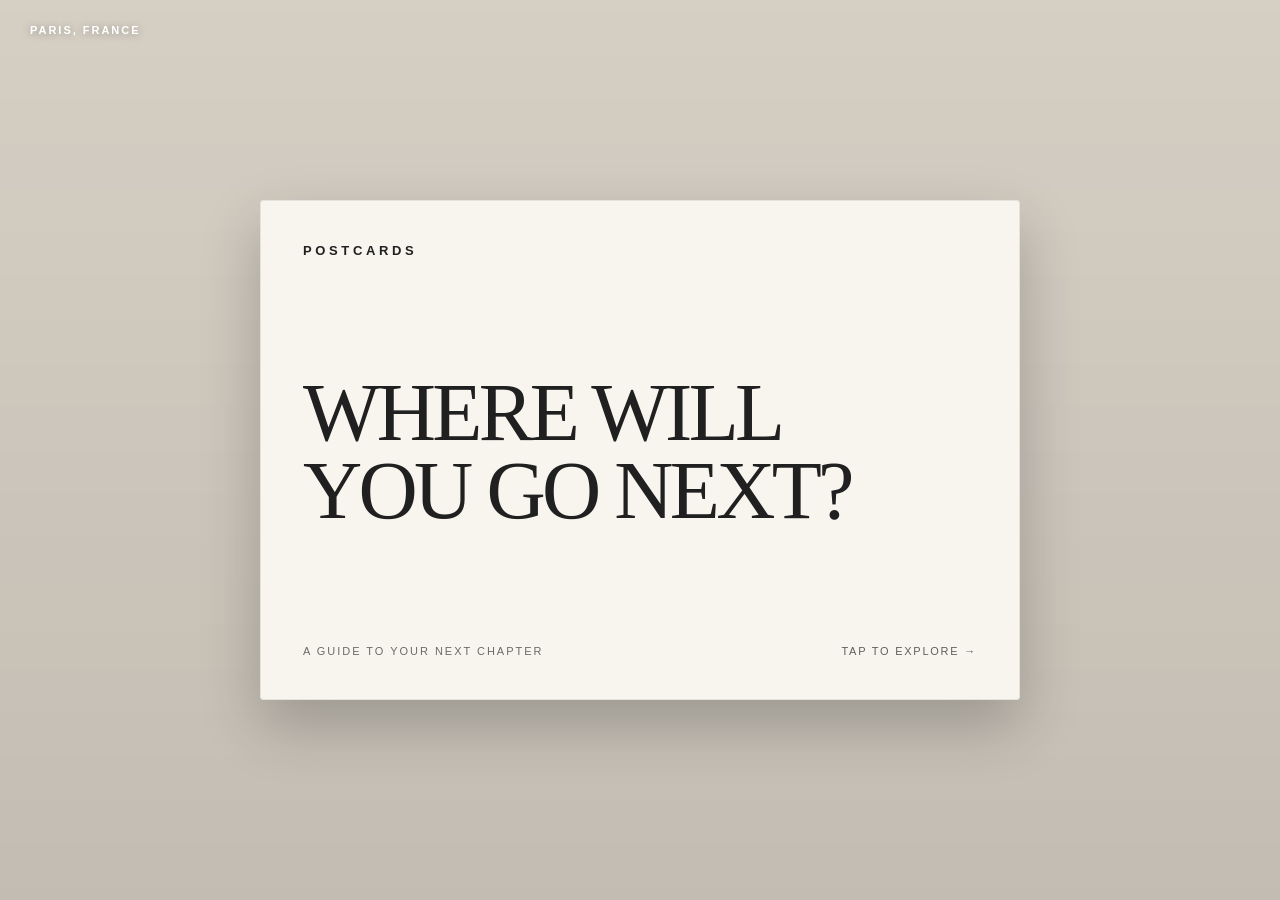
==== index.html @ 162180ca "Refactor HTML structure and update styles" ====
<!DOCTYPE html>
<html lang="en">
<head>
  <meta charset="UTF-8">
  <meta name="viewport" content="width=device-width, initial-scale=1.0">

  <title>Postcards — Where will you go next?</title>

  <style>
    * {
      margin: 0;
      padding: 0;
      box-sizing: border-box;
    }

    html,
    body {
      width: 100%;
      height: 100%;
      overflow: hidden;
    }

    body {
      font-family: "Helvetica Neue", Helvetica, Arial, sans-serif;
      background: #e8e1d5;
      color: #202020;
    }

    /* =========================
       BACKGROUND
    ========================= */

    .background {
      position: fixed;
      inset: 0;
      z-index: -2;

      background-size: cover;
      background-position: center;
      background-repeat: no-repeat;

      transform: scale(1.02);
    }

    .background-next {
      position: fixed;
      inset: 0;
      z-index: -1;

      background-size: cover;
      background-position: center;
      background-repeat: no-repeat;

      opacity: 0;

      transition: opacity 1.2s ease-in-out;

      transform: scale(1.02);
    }

    .background::after,
    .background-next::after {
      content: "";
      position: absolute;
      inset: 0;

      background:
        linear-gradient(
          rgba(0, 0, 0, 0.08),
          rgba(0, 0, 0, 0.16)
        );
    }

    /* =========================
       LOCATION
    ========================= */

    .location {
      position: fixed;

      top: 24px;
      left: 30px;

      z-index: 10;

      color: white;

      font-size: 11px;
      font-weight: 700;

      letter-spacing: 0.18em;

      text-transform: uppercase;

      text-shadow:
        0 1px 8px rgba(0, 0, 0, 0.35);

      transition: opacity 0.5s ease;
    }

    /* =========================
       MAIN PAGE
    ========================= */

    .page {
      width: 100%;
      height: 100vh;

      display: flex;
      justify-content: center;
      align-items: center;

      padding: 30px;
    }

    /* =========================
       POSTCARD
    ========================= */

    .postcard-wrapper {
      width: min(760px, 90vw);
      height: min(500px, 65vh);

      perspective: 1600px;

      cursor: pointer;
    }

    .postcard {
      position: relative;

      width: 100%;
      height: 100%;

      transform-style: preserve-3d;

      transition:
        transform 1.1s cubic-bezier(.2,.7,.2,1);

      border-radius: 4px;

      box-shadow:
        0 25px 60px rgba(0, 0, 0, 0.22);

      background: #f4efe5;
    }

    .postcard.flipped {
      transform: rotateY(180deg);
    }

    /* =========================
       BOTH SIDES
    ========================= */

    .postcard-front,
    .postcard-back {
      position: absolute;

      width: 100%;
      height: 100%;

      backface-visibility: hidden;
      -webkit-backface-visibility: hidden;

      border-radius: 4px;

      overflow: hidden;
    }

    /* =========================
       FRONT
    ========================= */

    .postcard-front {
      display: flex;
      flex-direction: column;

      justify-content: space-between;

      padding: 42px;

      background:
        rgba(248, 245, 238, 0.94);

      border: 1px solid rgba(0, 0, 0, 0.08);
    }

    .brand {
      font-size: 13px;
      font-weight: 700;

      letter-spacing: 0.28em;

      text-transform: uppercase;
    }

    .front-center {
      max-width: 600px;
    }

    .front-center h1 {
      font-family: Georgia, "Times New Roman", serif;

      font-size: clamp(45px, 7vw, 82px);

      line-height: 0.94;

      font-weight: 400;

      letter-spacing: -0.045em;

      text-transform: uppercase;
    }

    .front-bottom {
      display: flex;

      justify-content: space-between;
      align-items: flex-end;
    }

    .edition {
      font-size: 11px;

      text-transform: uppercase;

      letter-spacing: 0.18em;

      opacity: 0.65;
    }

    .flip-hint {
      font-size: 11px;

      text-transform: uppercase;

      letter-spacing: 0.16em;

      opacity: 0.7;
    }

    /* =========================
       BACK
    ========================= */

    .postcard-back {
      transform: rotateY(180deg);

      display: grid;

      grid-template-columns: 1fr 1fr;

      background: #f4efe5;
    }

    .back-left {
      padding: 45px;

      display: flex;
      flex-direction: column;

      justify-content: space-between;

      border-right: 1px solid rgba(0, 0, 0, 0.12);
    }

    .back-left h2 {
      font-family: Georgia, "Times New Roman", serif;

      font-size: clamp(38px, 5vw, 62px);

      font-weight: 400;

      line-height: 0.95;

      letter-spacing: -0.04em;
    }

    .back-left p {
      max-width: 320px;

      font-size: 14px;

      line-height: 1.6;

      color: #555;
    }

    .back-right {
      padding: 45px;

      display: flex;

      flex-direction: column;

      justify-content: center;

      gap: 16px;
    }

    .auth-button {
      width: 100%;

      padding: 16px 20px;

      border: 1px solid #222;

      background: transparent;

      color: #222;

      font-size: 12px;

      font-weight: 700;

      text-transform: uppercase;

      letter-spacing: 0.16em;

      cursor: pointer;

      transition: all 0.25s ease;
    }

    .auth-button:hover {
      background: #222;

      color: #f4efe5;
    }

    .auth-button.primary {
      background: #222;

      color: #f4efe5;
    }

    .auth-button.primary:hover {
      background: transparent;

      color: #222;
    }

    .back-small {
      margin-top: 15px;

      font-size: 10px;

      text-align: center;

      text-transform: uppercase;

      letter-spacing: 0.12em;

      opacity: 0.55;
    }

    /* =========================
       AUTH SCREEN
    ========================= */

    .auth-screen {
      position: fixed;

      inset: 0;

      z-index: 20;

      display: none;

      align-items: center;
      justify-content: center;

      padding: 30px;

      background: transparent;
    }

    .auth-screen.active {
      display: flex;
    }

    .auth-card {
      width: min(430px, 90vw);

      padding: 42px;

      background: rgba(248, 245, 238, 0.96);

      border: 1px solid rgba(0, 0, 0, 0.08);

      box-shadow:
        0 25px 60px rgba(0, 0, 0, 0.22);
    }

    .auth-card h2 {
      margin-top: 25px;

      font-family: Georgia, "Times New Roman", serif;

      font-size: 48px;

      font-weight: 400;

      line-height: 0.95;

      letter-spacing: -0.04em;
    }

    .auth-card p {
      margin-top: 18px;

      font-size: 13px;

      line-height: 1.6;

      color: #555;
    }

    .auth-form {
      margin-top: 28px;

      display: flex;

      flex-direction: column;

      gap: 12px;
    }

    .auth-form input {
      width: 100%;

      padding: 15px;

      border: 1px solid rgba(0, 0, 0, 0.25);

      background: transparent;

      font-family: inherit;

      font-size: 13px;

      outline: none;
    }

    .auth-form input:focus {
      border-color: #222;
    }

    .auth-submit {
      width: 100%;

      margin-top: 5px;

      padding: 16px;

      border: 1px solid #222;

      background: #222;

      color: #f4efe5;

      font-size: 12px;

      font-weight: 700;

      text-transform: uppercase;

      letter-spacing: 0.16em;

      cursor: pointer;
    }

    .back-button {
      margin-top: 20px;

      width: 100%;

      padding: 12px;

      border: none;

      background: transparent;

      font-size: 10px;

      text-transform: uppercase;

      letter-spacing: 0.14em;

      cursor: pointer;

      opacity: 0.6;
    }

    .back-button:hover {
      opacity: 1;
    }

    /* =========================
       RESPONSIVE
    ========================= */

    @media (max-width: 700px) {

      .page {
        padding: 18px;
      }

      .location {
        top: 18px;
        left: 20px;
      }

      .postcard-wrapper {
        width: 94vw;
        height: 62vh;
      }

      .postcard-front {
        padding: 28px;
      }

      .front-center h1 {
        font-size: clamp(42px, 12vw, 65px);
      }

      .postcard-back {
        grid-template-columns: 1fr;
      }

      .back-left {
        padding: 28px;

        border-right: none;

        border-bottom: 1px solid rgba(0, 0, 0, 0.12);
      }

      .back-right {
        padding: 28px;
      }

      .back-left h2 {
        font-size: 40px;
      }

      .auth-card {
        padding: 28px;
      }
    }

    @media (max-height: 650px) {

      .postcard-wrapper {
        height: 80vh;
      }

      .postcard-front,
      .back-left,
      .back-right {
        padding: 25px;
      }
    }
  </style>
</head>

<body>

  <!-- =========================
       BACKGROUNDS
  ========================= -->

  <div class="background" id="background"></div>

  <div class="background-next" id="backgroundNext"></div>


  <!-- =========================
       PHOTO LOCATION
  ========================= -->

  <div class="location" id="location">
    Paris, France
  </div>


  <!-- =========================
       MAIN PAGE
  ========================= -->

  <main class="page" id="mainPage">

    <div
      class="postcard-wrapper"
      id="postcardWrapper"
      role="button"
      tabindex="0"
      aria-label="Open Postcards"
    >

      <div class="postcard" id="postcard">

        <!-- =====================
             FRONT OF POSTCARD
        ====================== -->

        <section class="postcard-front">

          <div class="brand">
            POSTCARDS
          </div>


          <div class="front-center">

            <h1>
              Where will<br>
              you go next?
            </h1>

          </div>


          <div class="front-bottom">

            <div class="edition">
              A guide to your next chapter
            </div>

            <div class="flip-hint">
              Tap to explore →
            </div>

          </div>

        </section>


        <!-- =====================
             BACK OF POSTCARD
        ====================== -->

        <section class="postcard-back">

          <div class="back-left">

            <div>

              <div class="brand">
                POSTCARDS
              </div>

              <h2>
                Let's<br>
                find out.
              </h2>

            </div>


            <p>
              Discover universities around the world,
              explore your possibilities, and find the
              place that could become your next chapter.
            </p>

          </div>


          <div class="back-right">

            <button
              class="auth-button primary"
              onclick="goToLogin(event)"
            >
              Log in
            </button>

            <button
              class="auth-button"
              onclick="goToSignup(event)"
            >
              Sign up
            </button>

            <div class="back-small">
              Your journey starts here.
            </div>

          </div>

        </section>

      </div>

    </div>

  </main>


  <!-- =========================
       LOGIN / SIGN UP SCREEN
  ========================= -->

  <div class="auth-screen" id="authScreen">

    <div class="auth-card">

      <div class="brand">
        POSTCARDS
      </div>

      <h2 id="authTitle">
        Welcome back.
      </h2>

      <p id="authDescription">
        Continue your journey and discover where your next chapter could take you.
      </p>


      <form class="auth-form" onsubmit="handleAuth(event)">

        <input
          type="email"
          placeholder="Email"
          required
        >

        <input
          type="password"
          placeholder="Password"
          required
        >

        <button
          class="auth-submit"
          type="submit"
        >
          Log in
        </button>

      </form>


      <button
        class="back-button"
        onclick="closeAuth(event)"
      >
        ← Back to postcard
      </button>

    </div>

  </div>


  <script>

    /* =========================
       CHANGING BACKGROUNDS
       4 SECOND INTERVAL
    ========================= */

    const backgrounds = [

      {
        image:
          "https://images.unsplash.com/photo-1502602898657-3e91760cbb34?auto=format&fit=crop&w=2000&q=90",
        location:
          "Paris, France"
      },

      {
        image:
          "https://images.unsplash.com/photo-1539037116277-4db20889f2d4?auto=format&fit=crop&w=2000&q=90",
        location:
          "Barcelona, Spain"
      },

      {
        image:
          "https://images.unsplash.com/photo-1500534623283-312aade485b7?auto=format&fit=crop&w=2000&q=90",
        location:
          "Queenstown, New Zealand"
      },

      {
        image:
          "https://images.unsplash.com/photo-1518391846015-55a9cc003b25?auto=format&fit=crop&w=2000&q=90",
        location:
          "Rome, Italy"
      },

      {
        image:
          "https://images.unsplash.com/photo-1493976040374-85c8e12f0c0e?auto=format&fit=crop&w=2000&q=90",
        location:
          "Kyoto, Japan"
      },

      {
        image:
          "https://images.unsplash.com/photo-1519501025264-65ba15a82390?auto=format&fit=crop&w=2000&q=90",
        location:
          "New York City, USA"
      }

    ];


    const background =
      document.getElementById("background");

    const backgroundNext =
      document.getElementById("backgroundNext");

    const locationText =
      document.getElementById("location");


    let currentBackground = 0;


    /*
      Preload every image first.
      This prevents the white flash while
      the next photograph loads.
    */

    backgrounds.forEach(function(place) {

      const image = new Image();

      image.src = place.image;

    });


    /*
      Start with the first photograph.
    */

    background.style.backgroundImage =
      `url("${backgrounds[0].image}")`;

    locationText.textContent =
      backgrounds[0].location;


    /*
      Change automatically every 4 seconds.
    */

    function changeBackground() {

      const nextBackground =
        (currentBackground + 1) % backgrounds.length;


      /*
        Put the next image underneath
        the current one.
      */

      backgroundNext.style.backgroundImage =
        `url("${backgrounds[nextBackground].image}")`;


      /*
        Fade the new image in.
      */

      backgroundNext.style.opacity = "1";


      /*
        Change the location at the same time.
      */

      locationText.style.opacity = "0";


      setTimeout(function() {

        locationText.textContent =
          backgrounds[nextBackground].location;

        locationText.style.opacity = "1";

      }, 400);


      /*
        Once the fade is complete,
        make the new image the permanent
        background and reset the layer.
      */

      setTimeout(function() {

        background.style.backgroundImage =
          `url("${backgrounds[nextBackground].image}")`;

        backgroundNext.style.opacity = "0";

      }, 1200);


      currentBackground =
        nextBackground;

    }


    /*
      FOUR SECONDS.
      The background does NOT depend
      on clicking, typing, or any other action.
    */

    setInterval(changeBackground, 4000);


    /* =========================
       POSTCARD FLIP
    ========================= */

    const wrapper =
      document.getElementById("postcardWrapper");

    const postcard =
      document.getElementById("postcard");


    function flipPostcard() {

      postcard.classList.toggle("flipped");

    }


    wrapper.addEventListener("click", function(event) {

      /*
        Don't flip when clicking
        authentication buttons.
      */

      if (
        event.target.closest(".auth-button")
      ) {
        return;
      }

      flipPostcard();

    });


    /* Keyboard accessibility */

    wrapper.addEventListener("keydown", function(event) {

      if (
        event.key === "Enter" ||
        event.key === " "
      ) {

        event.preventDefault();

        flipPostcard();

      }

    });


    /* =========================
       LOGIN
    ========================= */

    function goToLogin(event) {

      event.stopPropagation();

      document.getElementById("mainPage")
        .style.display = "none";

      document.getElementById("authScreen")
        .classList.add("active");

      document.getElementById("authTitle")
        .textContent = "Welcome back.";

      document.getElementById("authDescription")
        .textContent =
        "Continue your journey and discover where your next chapter could take you.";

      document.querySelector(".auth-submit")
        .textContent = "Log in";

    }


    /* =========================
       SIGN UP
    ========================= */

    function goToSignup(event) {

      event.stopPropagation();

      document.getElementById("mainPage")
        .style.display = "none";

      document.getElementById("authScreen")
        .classList.add("active");

      document.getElementById("authTitle")
        .textContent = "Start your journey.";

      document.getElementById("authDescription")
        .textContent =
        "Create your Postcards account and start exploring universities around the world.";

      document.querySelector(".auth-submit")
        .textContent = "Sign up";

    }


    /* =========================
       BACK TO POSTCARD
    ========================= */

    function closeAuth(event) {

      event.stopPropagation();

      document.getElementById("authScreen")
        .classList.remove("active");

      document.getElementById("mainPage")
        .style.display = "flex";

    }


    /* =========================
       AUTH FORM
    ========================= */

    function handleAuth(event) {

      event.preventDefault();

      alert("Authentication will be connected next.");

    }

  </script>

</body>
</html>
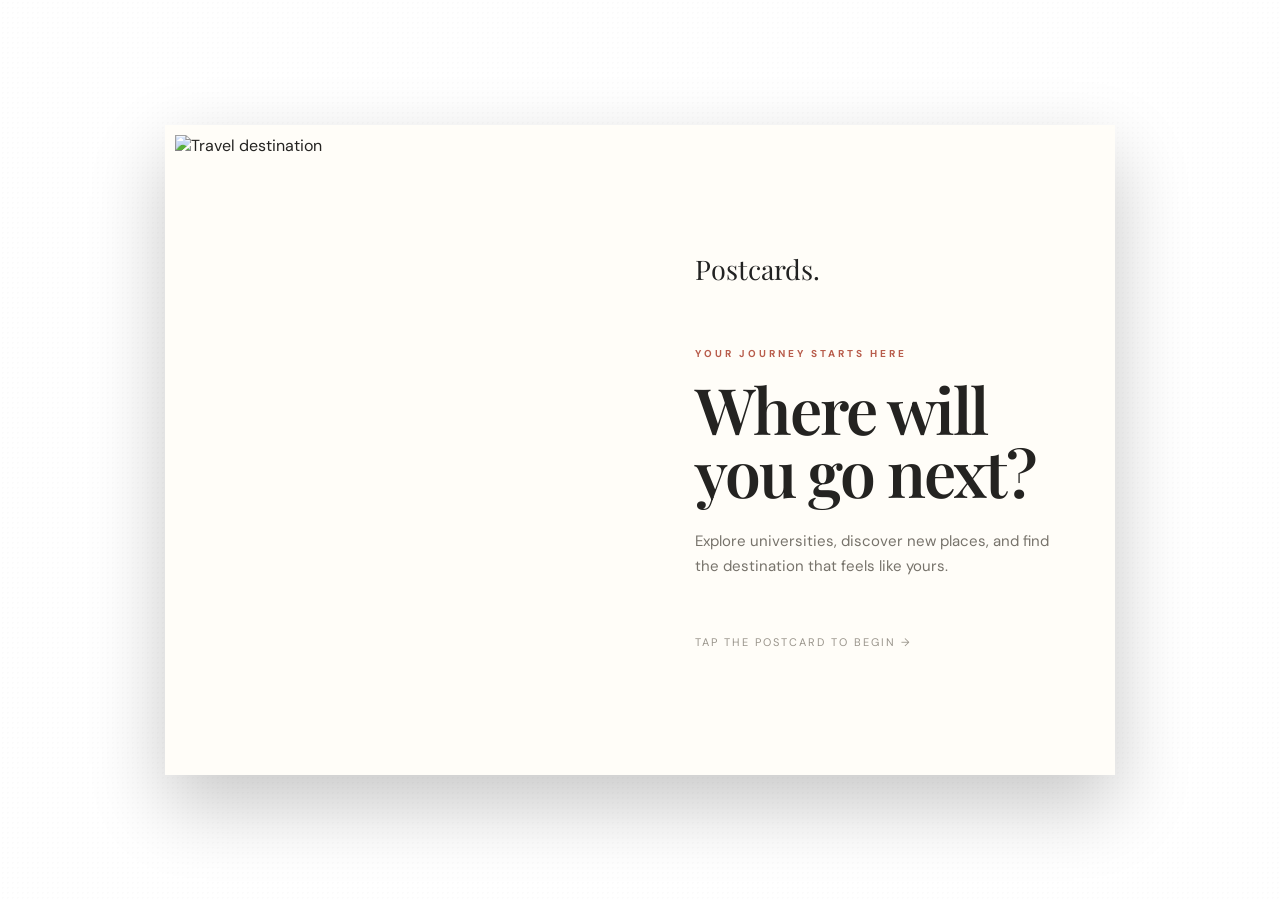
==== commit f8c413e4: "Update print statement from 'Hello' to 'Goodbye'" ====
--- a/index.html
+++ b/index.html
@@ -1,1066 +1,905 @@
 <!DOCTYPE html>
 <html lang="en">
 <head>
-  <meta charset="UTF-8">
-  <meta name="viewport" content="width=device-width, initial-scale=1.0">
-
-  <title>Postcards — Where will you go next?</title>
-
-  <style>
-    * {
-      margin: 0;
-      padding: 0;
-      box-sizing: border-box;
-    }
-
-    html,
+<meta charset="UTF-8">
+<meta name="viewport" content="width=device-width, initial-scale=1.0">
+
+<title>Postcards — Where will you go next?</title>
+
+<link rel="preconnect" href="https://fonts.googleapis.com">
+<link rel="preconnect" href="https://fonts.gstatic.com" crossorigin>
+
+<link href="https://fonts.googleapis.com/css2?family=DM+Sans:wght@400;500;600;700&family=Playfair+Display:wght@500;600;700&display=swap" rel="stylesheet">
+
+<style>
+
+* {
+    box-sizing: border-box;
+    margin: 0;
+    padding: 0;
+}
+
+body {
+    min-height: 100vh;
+    font-family: "DM Sans", sans-serif;
+    background:
+        linear-gradient(
+            rgba(255,255,255,0.35),
+            rgba(255,255,255,0.35)
+        ),
+        url("https://images.unsplash.com/photo-1494783367193-149034c05e8f?auto=format&fit=crop&w=2200&q=85")
+        center / cover fixed;
+
+    display: flex;
+    align-items: center;
+    justify-content: center;
+
+    color: #242321;
+    overflow-x: hidden;
+}
+
+/* subtle paper texture */
+
+body::before {
+    content: "";
+    position: fixed;
+    inset: 0;
+
+    background-image:
+        radial-gradient(
+            rgba(0,0,0,0.04) 1px,
+            transparent 1px
+        );
+
+    background-size: 5px 5px;
+
+    pointer-events: none;
+    opacity: 0.35;
+}
+
+/* MAIN */
+
+.page {
+    width: 100%;
+    min-height: 100vh;
+
+    display: flex;
+    align-items: center;
+    justify-content: center;
+
+    padding: 30px;
+}
+
+/* POSTCARD WRAPPER */
+
+.postcard-wrapper {
+    width: min(92vw, 950px);
+    height: min(650px, 82vh);
+
+    perspective: 1800px;
+}
+
+/* POSTCARD */
+
+.postcard {
+    width: 100%;
+    height: 100%;
+
+    position: relative;
+
+    transform-style: preserve-3d;
+
+    transition:
+        transform 0.9s cubic-bezier(.65,.05,.36,1);
+
+    cursor: pointer;
+}
+
+.postcard.flipped {
+    transform: rotateY(180deg);
+}
+
+/* BOTH SIDES */
+
+.postcard-side {
+    position: absolute;
+
+    width: 100%;
+    height: 100%;
+
+    backface-visibility: hidden;
+
+    background: #fffdf8;
+
+    border: 10px solid #fffdf8;
+
+    box-shadow:
+        0 30px 70px rgba(0,0,0,0.22);
+
+    overflow: hidden;
+}
+
+/* FRONT */
+
+.front {
+    display: grid;
+
+    grid-template-columns: 1fr 1fr;
+}
+
+/* FRONT IMAGE */
+
+.front-image {
+    height: 100%;
+    position: relative;
+    overflow: hidden;
+}
+
+.front-image img {
+    width: 100%;
+    height: 100%;
+
+    object-fit: cover;
+
+    transition: transform 0.8s ease;
+}
+
+.postcard:hover .front-image img {
+    transform: scale(1.04);
+}
+
+/* FRONT TEXT */
+
+.front-content {
+    padding: 55px;
+
+    display: flex;
+    flex-direction: column;
+
+    justify-content: center;
+
+    background: #fffdf8;
+}
+
+.brand {
+    font-family: "Playfair Display", serif;
+    font-size: 27px;
+
+    margin-bottom: 60px;
+
+    color: #222;
+}
+
+.front-content small {
+    text-transform: uppercase;
+    letter-spacing: 3px;
+
+    font-size: 10px;
+    font-weight: 700;
+
+    color: #b85c4b;
+
+    margin-bottom: 18px;
+}
+
+.front-content h1 {
+    font-family: "Playfair Display", serif;
+
+    font-size: clamp(45px, 5vw, 70px);
+
+    line-height: 0.98;
+
+    font-weight: 600;
+
+    letter-spacing: -2px;
+
+    margin-bottom: 25px;
+}
+
+.front-content p {
+    color: #77736b;
+
+    font-size: 15px;
+
+    line-height: 1.7;
+
+    max-width: 370px;
+}
+
+.flip-hint {
+    margin-top: 55px;
+
+    font-size: 11px;
+
+    text-transform: uppercase;
+
+    letter-spacing: 2px;
+
+    color: #99948b;
+}
+
+/* BACK */
+
+.back {
+    transform: rotateY(180deg);
+
+    display: grid;
+
+    grid-template-columns: 1fr 1fr;
+}
+
+/* BACK LEFT */
+
+.back-info {
+    padding: 55px;
+
+    background: #f4eee4;
+
+    display: flex;
+
+    flex-direction: column;
+
+    justify-content: center;
+}
+
+.back-info .brand {
+    margin-bottom: 30px;
+}
+
+.back-info h2 {
+    font-family: "Playfair Display", serif;
+
+    font-size: 45px;
+
+    line-height: 1.05;
+
+    margin-bottom: 20px;
+}
+
+.back-info p {
+    color: #77736b;
+
+    line-height: 1.7;
+
+    font-size: 14px;
+}
+
+/* FORM */
+
+.auth {
+    padding: 45px;
+
+    display: flex;
+
+    flex-direction: column;
+
+    justify-content: center;
+}
+
+.auth h2 {
+    font-family: "Playfair Display", serif;
+
+    font-size: 34px;
+
+    margin-bottom: 8px;
+}
+
+.auth-subtitle {
+    color: #88847c;
+
+    font-size: 13px;
+
+    margin-bottom: 28px;
+}
+
+.tabs {
+    display: flex;
+
+    border-bottom: 1px solid #ddd7cc;
+
+    margin-bottom: 25px;
+}
+
+.tab {
+    flex: 1;
+
+    padding: 12px;
+
+    border: none;
+
+    background: transparent;
+
+    font-family: "DM Sans", sans-serif;
+
+    font-size: 13px;
+
+    cursor: pointer;
+
+    color: #999;
+}
+
+.tab.active {
+    color: #222;
+
+    border-bottom: 2px solid #b85c4b;
+}
+
+.form-group {
+    margin-bottom: 15px;
+}
+
+.form-group label {
+    display: block;
+
+    font-size: 11px;
+
+    font-weight: 600;
+
+    margin-bottom: 7px;
+
+    text-transform: uppercase;
+
+    letter-spacing: 1px;
+
+    color: #77736b;
+}
+
+.form-group input {
+    width: 100%;
+
+    padding: 13px 14px;
+
+    border: 1px solid #ddd7cc;
+
+    background: #fffdf8;
+
+    font-family: "DM Sans", sans-serif;
+
+    outline: none;
+
+    font-size: 14px;
+}
+
+.form-group input:focus {
+    border-color: #b85c4b;
+}
+
+.submit-button {
+    width: 100%;
+
+    padding: 14px;
+
+    border: none;
+
+    background: #242321;
+
+    color: white;
+
+    font-family: "DM Sans", sans-serif;
+
+    font-weight: 600;
+
+    cursor: pointer;
+
+    margin-top: 8px;
+
+    transition: 0.2s;
+}
+
+.submit-button:hover {
+    background: #b85c4b;
+}
+
+.back-button {
+    border: none;
+
+    background: transparent;
+
+    color: #999;
+
+    font-family: "DM Sans", sans-serif;
+
+    font-size: 11px;
+
+    margin-top: 18px;
+
+    cursor: pointer;
+}
+
+.back-button:hover {
+    color: #242321;
+}
+
+/* MOBILE */
+
+@media (max-width: 750px) {
+
     body {
-      width: 100%;
-      height: 100%;
-      overflow: hidden;
-    }
-
-    body {
-      font-family: "Helvetica Neue", Helvetica, Arial, sans-serif;
-      background: #e8e1d5;
-      color: #202020;
-    }
-
-    /* =========================
-       BACKGROUND
-    ========================= */
-
-    .background {
-      position: fixed;
-      inset: 0;
-      z-index: -2;
-
-      background-size: cover;
-      background-position: center;
-      background-repeat: no-repeat;
-
-      transform: scale(1.02);
-    }
-
-    .background-next {
-      position: fixed;
-      inset: 0;
-      z-index: -1;
-
-      background-size: cover;
-      background-position: center;
-      background-repeat: no-repeat;
-
-      opacity: 0;
-
-      transition: opacity 1.2s ease-in-out;
-
-      transform: scale(1.02);
-    }
-
-    .background::after,
-    .background-next::after {
-      content: "";
-      position: absolute;
-      inset: 0;
-
-      background:
-        linear-gradient(
-          rgba(0, 0, 0, 0.08),
-          rgba(0, 0, 0, 0.16)
-        );
-    }
-
-    /* =========================
-       LOCATION
-    ========================= */
-
-    .location {
-      position: fixed;
-
-      top: 24px;
-      left: 30px;
-
-      z-index: 10;
-
-      color: white;
-
-      font-size: 11px;
-      font-weight: 700;
-
-      letter-spacing: 0.18em;
-
-      text-transform: uppercase;
-
-      text-shadow:
-        0 1px 8px rgba(0, 0, 0, 0.35);
-
-      transition: opacity 0.5s ease;
-    }
-
-    /* =========================
-       MAIN PAGE
-    ========================= */
+        overflow-y: auto;
+    }
 
     .page {
-      width: 100%;
-      height: 100vh;
-
-      display: flex;
-      justify-content: center;
-      align-items: center;
-
-      padding: 30px;
-    }
-
-    /* =========================
-       POSTCARD
-    ========================= */
+        padding: 20px;
+    }
 
     .postcard-wrapper {
-      width: min(760px, 90vw);
-      height: min(500px, 65vh);
-
-      perspective: 1600px;
-
-      cursor: pointer;
-    }
-
-    .postcard {
-      position: relative;
-
-      width: 100%;
-      height: 100%;
-
-      transform-style: preserve-3d;
-
-      transition:
-        transform 1.1s cubic-bezier(.2,.7,.2,1);
-
-      border-radius: 4px;
-
-      box-shadow:
-        0 25px 60px rgba(0, 0, 0, 0.22);
-
-      background: #f4efe5;
-    }
-
-    .postcard.flipped {
-      transform: rotateY(180deg);
-    }
-
-    /* =========================
-       BOTH SIDES
-    ========================= */
-
-    .postcard-front,
-    .postcard-back {
-      position: absolute;
-
-      width: 100%;
-      height: 100%;
-
-      backface-visibility: hidden;
-      -webkit-backface-visibility: hidden;
-
-      border-radius: 4px;
-
-      overflow: hidden;
-    }
-
-    /* =========================
-       FRONT
-    ========================= */
-
-    .postcard-front {
-      display: flex;
-      flex-direction: column;
-
-      justify-content: space-between;
-
-      padding: 42px;
-
-      background:
-        rgba(248, 245, 238, 0.94);
-
-      border: 1px solid rgba(0, 0, 0, 0.08);
+        height: 720px;
+    }
+
+    .front,
+    .back {
+        grid-template-columns: 1fr;
+    }
+
+    .front-image {
+        height: 43%;
+    }
+
+    .front-content {
+        height: 57%;
+        padding: 30px;
     }
 
     .brand {
-      font-size: 13px;
-      font-weight: 700;
-
-      letter-spacing: 0.28em;
-
-      text-transform: uppercase;
-    }
-
-    .front-center {
-      max-width: 600px;
-    }
-
-    .front-center h1 {
-      font-family: Georgia, "Times New Roman", serif;
-
-      font-size: clamp(45px, 7vw, 82px);
-
-      line-height: 0.94;
-
-      font-weight: 400;
-
-      letter-spacing: -0.045em;
-
-      text-transform: uppercase;
-    }
-
-    .front-bottom {
-      display: flex;
-
-      justify-content: space-between;
-      align-items: flex-end;
-    }
-
-    .edition {
-      font-size: 11px;
-
-      text-transform: uppercase;
-
-      letter-spacing: 0.18em;
-
-      opacity: 0.65;
+        margin-bottom: 25px;
+    }
+
+    .front-content h1 {
+        font-size: 43px;
     }
 
     .flip-hint {
-      font-size: 11px;
-
-      text-transform: uppercase;
-
-      letter-spacing: 0.16em;
-
-      opacity: 0.7;
-    }
-
-    /* =========================
-       BACK
-    ========================= */
-
-    .postcard-back {
-      transform: rotateY(180deg);
-
-      display: grid;
-
-      grid-template-columns: 1fr 1fr;
-
-      background: #f4efe5;
-    }
-
-    .back-left {
-      padding: 45px;
-
-      display: flex;
-      flex-direction: column;
-
-      justify-content: space-between;
-
-      border-right: 1px solid rgba(0, 0, 0, 0.12);
-    }
-
-    .back-left h2 {
-      font-family: Georgia, "Times New Roman", serif;
-
-      font-size: clamp(38px, 5vw, 62px);
-
-      font-weight: 400;
-
-      line-height: 0.95;
-
-      letter-spacing: -0.04em;
-    }
-
-    .back-left p {
-      max-width: 320px;
-
-      font-size: 14px;
-
-      line-height: 1.6;
-
-      color: #555;
-    }
-
-    .back-right {
-      padding: 45px;
-
-      display: flex;
-
-      flex-direction: column;
-
-      justify-content: center;
-
-      gap: 16px;
-    }
-
-    .auth-button {
-      width: 100%;
-
-      padding: 16px 20px;
-
-      border: 1px solid #222;
-
-      background: transparent;
-
-      color: #222;
-
-      font-size: 12px;
-
-      font-weight: 700;
-
-      text-transform: uppercase;
-
-      letter-spacing: 0.16em;
-
-      cursor: pointer;
-
-      transition: all 0.25s ease;
-    }
-
-    .auth-button:hover {
-      background: #222;
-
-      color: #f4efe5;
-    }
-
-    .auth-button.primary {
-      background: #222;
-
-      color: #f4efe5;
-    }
-
-    .auth-button.primary:hover {
-      background: transparent;
-
-      color: #222;
-    }
-
-    .back-small {
-      margin-top: 15px;
-
-      font-size: 10px;
-
-      text-align: center;
-
-      text-transform: uppercase;
-
-      letter-spacing: 0.12em;
-
-      opacity: 0.55;
-    }
-
-    /* =========================
-       AUTH SCREEN
-    ========================= */
-
-    .auth-screen {
-      position: fixed;
-
-      inset: 0;
-
-      z-index: 20;
-
-      display: none;
-
-      align-items: center;
-      justify-content: center;
-
-      padding: 30px;
-
-      background: transparent;
-    }
-
-    .auth-screen.active {
-      display: flex;
-    }
-
-    .auth-card {
-      width: min(430px, 90vw);
-
-      padding: 42px;
-
-      background: rgba(248, 245, 238, 0.96);
-
-      border: 1px solid rgba(0, 0, 0, 0.08);
-
-      box-shadow:
-        0 25px 60px rgba(0, 0, 0, 0.22);
-    }
-
-    .auth-card h2 {
-      margin-top: 25px;
-
-      font-family: Georgia, "Times New Roman", serif;
-
-      font-size: 48px;
-
-      font-weight: 400;
-
-      line-height: 0.95;
-
-      letter-spacing: -0.04em;
-    }
-
-    .auth-card p {
-      margin-top: 18px;
-
-      font-size: 13px;
-
-      line-height: 1.6;
-
-      color: #555;
-    }
-
-    .auth-form {
-      margin-top: 28px;
-
-      display: flex;
-
-      flex-direction: column;
-
-      gap: 12px;
-    }
-
-    .auth-form input {
-      width: 100%;
-
-      padding: 15px;
-
-      border: 1px solid rgba(0, 0, 0, 0.25);
-
-      background: transparent;
-
-      font-family: inherit;
-
-      font-size: 13px;
-
-      outline: none;
-    }
-
-    .auth-form input:focus {
-      border-color: #222;
-    }
-
-    .auth-submit {
-      width: 100%;
-
-      margin-top: 5px;
-
-      padding: 16px;
-
-      border: 1px solid #222;
-
-      background: #222;
-
-      color: #f4efe5;
-
-      font-size: 12px;
-
-      font-weight: 700;
-
-      text-transform: uppercase;
-
-      letter-spacing: 0.16em;
-
-      cursor: pointer;
-    }
-
-    .back-button {
-      margin-top: 20px;
-
-      width: 100%;
-
-      padding: 12px;
-
-      border: none;
-
-      background: transparent;
-
-      font-size: 10px;
-
-      text-transform: uppercase;
-
-      letter-spacing: 0.14em;
-
-      cursor: pointer;
-
-      opacity: 0.6;
-    }
-
-    .back-button:hover {
-      opacity: 1;
-    }
-
-    /* =========================
-       RESPONSIVE
-    ========================= */
-
-    @media (max-width: 700px) {
-
-      .page {
-        padding: 18px;
-      }
-
-      .location {
-        top: 18px;
-        left: 20px;
-      }
-
-      .postcard-wrapper {
-        width: 94vw;
-        height: 62vh;
-      }
-
-      .postcard-front {
-        padding: 28px;
-      }
-
-      .front-center h1 {
-        font-size: clamp(42px, 12vw, 65px);
-      }
-
-      .postcard-back {
-        grid-template-columns: 1fr;
-      }
-
-      .back-left {
-        padding: 28px;
-
-        border-right: none;
-
-        border-bottom: 1px solid rgba(0, 0, 0, 0.12);
-      }
-
-      .back-right {
-        padding: 28px;
-      }
-
-      .back-left h2 {
-        font-size: 40px;
-      }
-
-      .auth-card {
-        padding: 28px;
-      }
-    }
-
-    @media (max-height: 650px) {
-
-      .postcard-wrapper {
-        height: 80vh;
-      }
-
-      .postcard-front,
-      .back-left,
-      .back-right {
-        padding: 25px;
-      }
-    }
-  </style>
+        margin-top: 25px;
+    }
+
+    .back-info {
+        display: none;
+    }
+
+    .auth {
+        padding: 35px;
+    }
+}
+
+</style>
 </head>
 
+
 <body>
 
-  <!-- =========================
-       BACKGROUNDS
-  ========================= -->
-
-  <div class="background" id="background"></div>
-
-  <div class="background-next" id="backgroundNext"></div>
-
-
-  <!-- =========================
-       PHOTO LOCATION
-  ========================= -->
-
-  <div class="location" id="location">
-    Paris, France
-  </div>
-
-
-  <!-- =========================
-       MAIN PAGE
-  ========================= -->
-
-  <main class="page" id="mainPage">
-
-    <div
-      class="postcard-wrapper"
-      id="postcardWrapper"
-      role="button"
-      tabindex="0"
-      aria-label="Open Postcards"
-    >
-
-      <div class="postcard" id="postcard">
-
-        <!-- =====================
-             FRONT OF POSTCARD
-        ====================== -->
-
-        <section class="postcard-front">
-
-          <div class="brand">
-            POSTCARDS
-          </div>
-
-
-          <div class="front-center">
-
-            <h1>
-              Where will<br>
-              you go next?
-            </h1>
-
-          </div>
-
-
-          <div class="front-bottom">
-
-            <div class="edition">
-              A guide to your next chapter
-            </div>
-
-            <div class="flip-hint">
-              Tap to explore →
-            </div>
-
-          </div>
-
-        </section>
-
-
-        <!-- =====================
-             BACK OF POSTCARD
-        ====================== -->
-
-        <section class="postcard-back">
-
-          <div class="back-left">
-
-            <div>
-
-              <div class="brand">
-                POSTCARDS
-              </div>
-
-              <h2>
-                Let's<br>
-                find out.
-              </h2>
-
-            </div>
-
-
-            <p>
-              Discover universities around the world,
-              explore your possibilities, and find the
-              place that could become your next chapter.
-            </p>
-
-          </div>
-
-
-          <div class="back-right">
-
-            <button
-              class="auth-button primary"
-              onclick="goToLogin(event)"
-            >
-              Log in
-            </button>
-
-            <button
-              class="auth-button"
-              onclick="goToSignup(event)"
-            >
-              Sign up
-            </button>
-
-            <div class="back-small">
-              Your journey starts here.
-            </div>
-
-          </div>
-
-        </section>
-
-      </div>
+<div class="page">
+
+    <div class="postcard-wrapper">
+
+        <div class="postcard" id="postcard">
+
+
+            <!-- =========================
+                 FRONT OF POSTCARD
+            ========================== -->
+
+            <section class="postcard-side front">
+
+                <div class="front-image">
+
+                    <img
+                        src="https://images.unsplash.com/photo-1500534623283-312aade485b7?auto=format&fit=crop&w=1200&q=85"
+                        alt="Travel destination"
+                    >
+
+                </div>
+
+
+                <div class="front-content">
+
+                    <div class="brand">
+                        Postcards.
+                    </div>
+
+                    <small>
+                        Your journey starts here
+                    </small>
+
+                    <h1>
+                        Where will<br>
+                        you go next?
+                    </h1>
+
+                    <p>
+                        Explore universities, discover new places,
+                        and find the destination that feels like yours.
+                    </p>
+
+                    <div class="flip-hint">
+                        Tap the postcard to begin →
+                    </div>
+
+                </div>
+
+            </section>
+
+
+            <!-- =========================
+                 BACK OF POSTCARD
+            ========================== -->
+
+            <section class="postcard-side back">
+
+
+                <div class="back-info">
+
+                    <div class="brand">
+                        Postcards.
+                    </div>
+
+                    <h2>
+                        Your future<br>
+                        is waiting.
+                    </h2>
+
+                    <p>
+                        Create your account to start exploring
+                        universities around the world and build
+                        your own journey.
+                    </p>
+
+                </div>
+
+
+                <div class="auth">
+
+                    <h2 id="authTitle">
+                        Welcome back
+                    </h2>
+
+                    <p class="auth-subtitle">
+                        Start planning where you'll go next.
+                    </p>
+
+
+                    <div class="tabs">
+
+                        <button
+                            class="tab active"
+                            id="loginTab"
+                            onclick="showLogin(event)"
+                        >
+                            Log in
+                        </button>
+
+                        <button
+                            class="tab"
+                            id="signupTab"
+                            onclick="showSignup(event)"
+                        >
+                            Create account
+                        </button>
+
+                    </div>
+
+
+                    <!-- LOGIN -->
+
+                    <form
+                        id="loginForm"
+                        onsubmit="login(event)"
+                    >
+
+                        <div class="form-group">
+
+                            <label>
+                                Email
+                            </label>
+
+                            <input
+                                type="email"
+                                id="loginEmail"
+                                placeholder="you@example.com"
+                                required
+                            >
+
+                        </div>
+
+
+                        <div class="form-group">
+
+                            <label>
+                                Password
+                            </label>
+
+                            <input
+                                type="password"
+                                id="loginPassword"
+                                placeholder="Your password"
+                                required
+                            >
+
+                        </div>
+
+
+                        <button
+                            type="submit"
+                            class="submit-button"
+                        >
+                            Log in
+                        </button>
+
+                    </form>
+
+
+                    <!-- SIGN UP -->
+
+                    <form
+                        id="signupForm"
+                        style="display:none;"
+                        onsubmit="signup(event)"
+                    >
+
+                        <div class="form-group">
+
+                            <label>
+                                Name
+                            </label>
+
+                            <input
+                                type="text"
+                                id="signupName"
+                                placeholder="Your name"
+                                required
+                            >
+
+                        </div>
+
+
+                        <div class="form-group">
+
+                            <label>
+                                Email
+                            </label>
+
+                            <input
+                                type="email"
+                                id="signupEmail"
+                                placeholder="you@example.com"
+                                required
+                            >
+
+                        </div>
+
+
+                        <div class="form-group">
+
+                            <label>
+                                Password
+                            </label>
+
+                            <input
+                                type="password"
+                                id="signupPassword"
+                                placeholder="Create a password"
+                                required
+                            >
+
+                        </div>
+
+
+                        <button
+                            type="submit"
+                            class="submit-button"
+                        >
+                            Create account
+                        </button>
+
+                    </form>
+
+
+                    <button
+                        class="back-button"
+                        onclick="flipBack(event)"
+                    >
+                        ← Back to postcard
+                    </button>
+
+                </div>
+
+            </section>
+
+        </div>
 
     </div>
 
-  </main>
-
-
-  <!-- =========================
-       LOGIN / SIGN UP SCREEN
-  ========================= -->
-
-  <div class="auth-screen" id="authScreen">
-
-    <div class="auth-card">
-
-      <div class="brand">
-        POSTCARDS
-      </div>
-
-      <h2 id="authTitle">
-        Welcome back.
-      </h2>
-
-      <p id="authDescription">
-        Continue your journey and discover where your next chapter could take you.
-      </p>
-
-
-      <form class="auth-form" onsubmit="handleAuth(event)">
-
-        <input
-          type="email"
-          placeholder="Email"
-          required
-        >
-
-        <input
-          type="password"
-          placeholder="Password"
-          required
-        >
-
-        <button
-          class="auth-submit"
-          type="submit"
-        >
-          Log in
-        </button>
-
-      </form>
-
-
-      <button
-        class="back-button"
-        onclick="closeAuth(event)"
-      >
-        ← Back to postcard
-      </button>
-
-    </div>
-
-  </div>
-
-
-  <script>
-
-    /* =========================
-       CHANGING BACKGROUNDS
-       4 SECOND INTERVAL
-    ========================= */
-
-    const backgrounds = [
-
-      {
-        image:
-          "https://images.unsplash.com/photo-1502602898657-3e91760cbb34?auto=format&fit=crop&w=2000&q=90",
-        location:
-          "Paris, France"
-      },
-
-      {
-        image:
-          "https://images.unsplash.com/photo-1539037116277-4db20889f2d4?auto=format&fit=crop&w=2000&q=90",
-        location:
-          "Barcelona, Spain"
-      },
-
-      {
-        image:
-          "https://images.unsplash.com/photo-1500534623283-312aade485b7?auto=format&fit=crop&w=2000&q=90",
-        location:
-          "Queenstown, New Zealand"
-      },
-
-      {
-        image:
-          "https://images.unsplash.com/photo-1518391846015-55a9cc003b25?auto=format&fit=crop&w=2000&q=90",
-        location:
-          "Rome, Italy"
-      },
-
-      {
-        image:
-          "https://images.unsplash.com/photo-1493976040374-85c8e12f0c0e?auto=format&fit=crop&w=2000&q=90",
-        location:
-          "Kyoto, Japan"
-      },
-
-      {
-        image:
-          "https://images.unsplash.com/photo-1519501025264-65ba15a82390?auto=format&fit=crop&w=2000&q=90",
-        location:
-          "New York City, USA"
-      }
-
-    ];
-
-
-    const background =
-      document.getElementById("background");
-
-    const backgroundNext =
-      document.getElementById("backgroundNext");
-
-    const locationText =
-      document.getElementById("location");
-
-
-    let currentBackground = 0;
-
+</div>
+
+
+<script>
+
+/* =========================
+   POSTCARD FLIP
+========================= */
+
+const postcard =
+    document.getElementById("postcard");
+
+
+postcard.addEventListener("click", function(event) {
 
     /*
-      Preload every image first.
-      This prevents the white flash while
-      the next photograph loads.
+       Don't flip when the user is interacting
+       with the forms or buttons.
     */
 
-    backgrounds.forEach(function(place) {
-
-      const image = new Image();
-
-      image.src = place.image;
-
-    });
+    if (
+        event.target.closest("input") ||
+        event.target.closest("button") ||
+        event.target.closest("form")
+    ) {
+        return;
+    }
+
+    postcard.classList.toggle("flipped");
+
+});
+
+
+/* =========================
+   LOGIN
+========================= */
+
+function showLogin(event) {
+
+    event.stopPropagation();
+
+    document
+        .getElementById("loginForm")
+        .style.display = "block";
+
+    document
+        .getElementById("signupForm")
+        .style.display = "none";
+
+    document
+        .getElementById("loginTab")
+        .classList.add("active");
+
+    document
+        .getElementById("signupTab")
+        .classList.remove("active");
+
+    document
+        .getElementById("authTitle")
+        .textContent = "Welcome back";
+
+}
+
+
+/* =========================
+   SIGN UP
+========================= */
+
+function showSignup(event) {
+
+    event.stopPropagation();
+
+    document
+        .getElementById("loginForm")
+        .style.display = "none";
+
+    document
+        .getElementById("signupForm")
+        .style.display = "block";
+
+    document
+        .getElementById("signupTab")
+        .classList.add("active");
+
+    document
+        .getElementById("loginTab")
+        .classList.remove("active");
+
+    document
+        .getElementById("authTitle")
+        .textContent = "Create your journey";
+
+}
+
+
+/* =========================
+   LOGIN ACTION
+========================= */
+
+function login(event) {
+
+    event.preventDefault();
+
+    event.stopPropagation();
+
+    const email =
+        document.getElementById("loginEmail").value;
+
+    const password =
+        document.getElementById("loginPassword").value;
+
+
+    if (!email || !password) {
+        return;
+    }
 
 
     /*
-      Start with the first photograph.
+       For the prototype, send the user
+       to the account page.
     */
 
-    background.style.backgroundImage =
-      `url("${backgrounds[0].image}")`;
-
-    locationText.textContent =
-      backgrounds[0].location;
+    window.location.href = "account.html";
+
+}
+
+
+/* =========================
+   SIGN UP ACTION
+========================= */
+
+function signup(event) {
+
+    event.preventDefault();
+
+    event.stopPropagation();
+
+    const name =
+        document.getElementById("signupName").value;
+
+    const email =
+        document.getElementById("signupEmail").value;
+
+    const password =
+        document.getElementById("signupPassword").value;
+
+
+    if (!name || !email || !password) {
+        return;
+    }
 
 
     /*
-      Change automatically every 4 seconds.
+       Save basic prototype information locally.
     */
 
-    function changeBackground() {
-
-      const nextBackground =
-        (currentBackground + 1) % backgrounds.length;
-
-
-      /*
-        Put the next image underneath
-        the current one.
-      */
-
-      backgroundNext.style.backgroundImage =
-        `url("${backgrounds[nextBackground].image}")`;
-
-
-      /*
-        Fade the new image in.
-      */
-
-      backgroundNext.style.opacity = "1";
-
-
-      /*
-        Change the location at the same time.
-      */
-
-      locationText.style.opacity = "0";
-
-
-      setTimeout(function() {
-
-        locationText.textContent =
-          backgrounds[nextBackground].location;
-
-        locationText.style.opacity = "1";
-
-      }, 400);
-
-
-      /*
-        Once the fade is complete,
-        make the new image the permanent
-        background and reset the layer.
-      */
-
-      setTimeout(function() {
-
-        background.style.backgroundImage =
-          `url("${backgrounds[nextBackground].image}")`;
-
-        backgroundNext.style.opacity = "0";
-
-      }, 1200);
-
-
-      currentBackground =
-        nextBackground;
-
-    }
+    localStorage.setItem(
+        "postcardsName",
+        name
+    );
+
+    localStorage.setItem(
+        "postcardsEmail",
+        email
+    );
 
 
     /*
-      FOUR SECONDS.
-      The background does NOT depend
-      on clicking, typing, or any other action.
+       Continue to onboarding.
     */
 
-    setInterval(changeBackground, 4000);
-
-
-    /* =========================
-       POSTCARD FLIP
-    ========================= */
-
-    const wrapper =
-      document.getElementById("postcardWrapper");
-
-    const postcard =
-      document.getElementById("postcard");
-
-
-    function flipPostcard() {
-
-      postcard.classList.toggle("flipped");
-
-    }
-
-
-    wrapper.addEventListener("click", function(event) {
-
-      /*
-        Don't flip when clicking
-        authentication buttons.
-      */
-
-      if (
-        event.target.closest(".auth-button")
-      ) {
-        return;
-      }
-
-      flipPostcard();
-
-    });
-
-
-    /* Keyboard accessibility */
-
-    wrapper.addEventListener("keydown", function(event) {
-
-      if (
-        event.key === "Enter" ||
-        event.key === " "
-      ) {
-
-        event.preventDefault();
-
-        flipPostcard();
-
-      }
-
-    });
-
-
-    /* =========================
-       LOGIN
-    ========================= */
-
-    function goToLogin(event) {
-
-      event.stopPropagation();
-
-      document.getElementById("mainPage")
-        .style.display = "none";
-
-      document.getElementById("authScreen")
-        .classList.add("active");
-
-      document.getElementById("authTitle")
-        .textContent = "Welcome back.";
-
-      document.getElementById("authDescription")
-        .textContent =
-        "Continue your journey and discover where your next chapter could take you.";
-
-      document.querySelector(".auth-submit")
-        .textContent = "Log in";
-
-    }
-
-
-    /* =========================
-       SIGN UP
-    ========================= */
-
-    function goToSignup(event) {
-
-      event.stopPropagation();
-
-      document.getElementById("mainPage")
-        .style.display = "none";
-
-      document.getElementById("authScreen")
-        .classList.add("active");
-
-      document.getElementById("authTitle")
-        .textContent = "Start your journey.";
-
-      document.getElementById("authDescription")
-        .textContent =
-        "Create your Postcards account and start exploring universities around the world.";
-
-      document.querySelector(".auth-submit")
-        .textContent = "Sign up";
-
-    }
-
-
-    /* =========================
-       BACK TO POSTCARD
-    ========================= */
-
-    function closeAuth(event) {
-
-      event.stopPropagation();
-
-      document.getElementById("authScreen")
-        .classList.remove("active");
-
-      document.getElementById("mainPage")
-        .style.display = "flex";
-
-    }
-
-
-    /* =========================
-       AUTH FORM
-    ========================= */
-
-    function handleAuth(event) {
-
-      event.preventDefault();
-
-      alert("Authentication will be connected next.");
-
-    }
-
-  </script>
+    window.location.href =
+        "onboarding.html";
+
+}
+
+
+/* =========================
+   BACK TO FRONT
+========================= */
+
+function flipBack(event) {
+
+    event.preventDefault();
+
+    event.stopPropagation();
+
+    postcard.classList.remove("flipped");
+
+}
+
+</script>
 
 </body>
 </html>
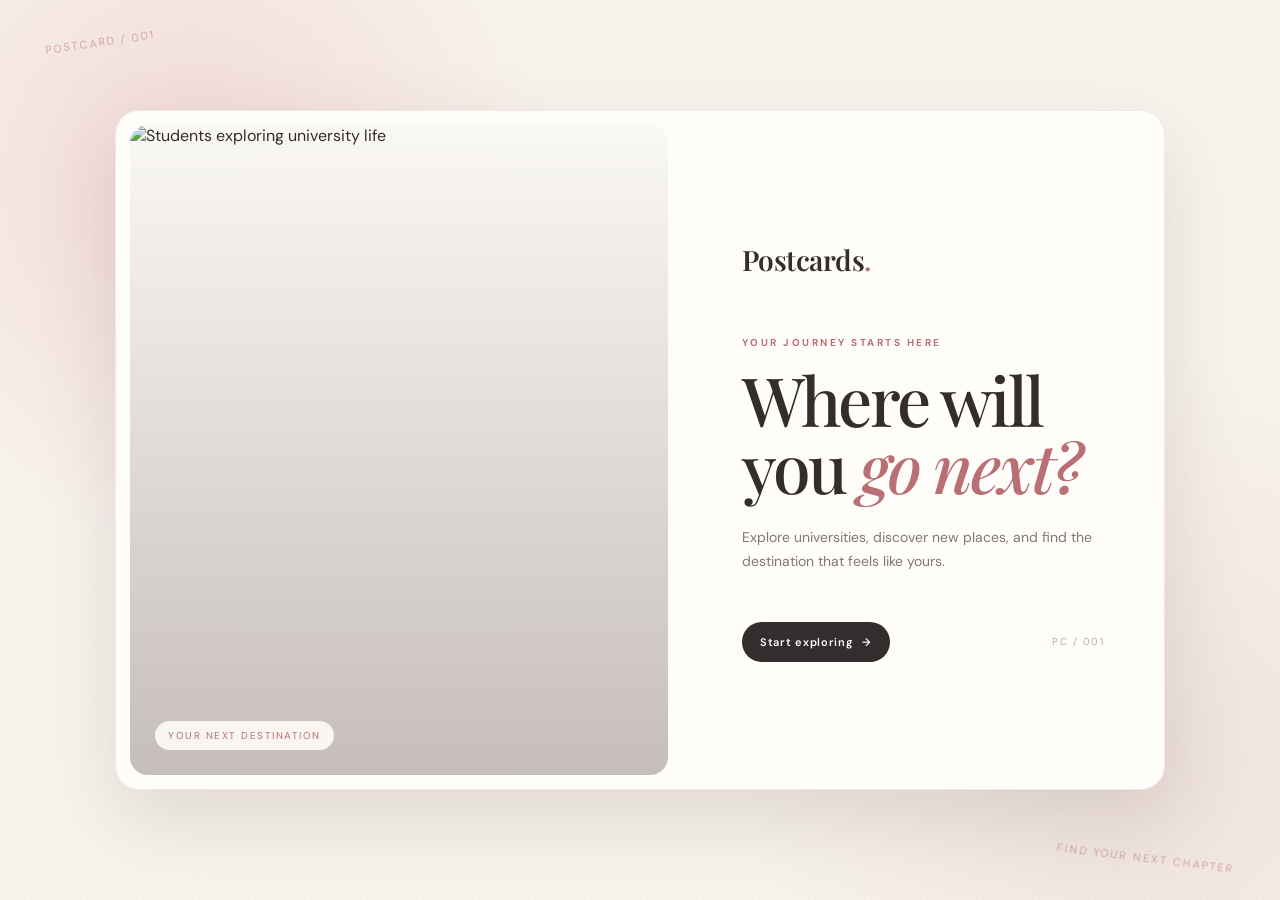
==== commit aedba2ba: "Revise postcard layout and styles Updated styles and content for the postcard layout, including adju" ====
--- a/index.html
+++ b/index.html
@@ -9,7 +9,7 @@
 <link rel="preconnect" href="https://fonts.googleapis.com">
 <link rel="preconnect" href="https://fonts.gstatic.com" crossorigin>
 
-<link href="https://fonts.googleapis.com/css2?family=DM+Sans:wght@400;500;600;700&family=Playfair+Display:wght@500;600;700&display=swap" rel="stylesheet">
+<link href="https://fonts.googleapis.com/css2?family=DM+Sans:wght@400;500;600;700&family=Playfair+Display:ital,wght@0,500;0,600;1,500;1,600&display=swap" rel="stylesheet">
 
 <style>
 
@@ -19,463 +19,894 @@
     padding: 0;
 }
 
+:root {
+    --cream: #f8f3ed;
+    --paper: #fffdf9;
+    --pink: #e8b8b8;
+    --rose: #b96f73;
+    --dark: #332d2d;
+    --muted: #817777;
+    --line: #eadfda;
+    --soft-pink: #f4dddd;
+}
+
+/* =========================
+   BODY
+========================= */
+
 body {
     min-height: 100vh;
+
     font-family: "DM Sans", sans-serif;
+
+    color: var(--dark);
+
     background:
-        linear-gradient(
-            rgba(255,255,255,0.35),
-            rgba(255,255,255,0.35)
+        radial-gradient(
+            circle at 15% 20%,
+            rgba(232,184,184,0.45),
+            transparent 28%
         ),
-        url("https://images.unsplash.com/photo-1494783367193-149034c05e8f?auto=format&fit=crop&w=2200&q=85")
-        center / cover fixed;
+        radial-gradient(
+            circle at 90% 85%,
+            rgba(218,194,184,0.35),
+            transparent 30%
+        ),
+        var(--cream);
+
+    overflow: hidden;
+}
+
+/* subtle paper texture */
+
+body::before {
+    content: "";
+
+    position: fixed;
+
+    inset: 0;
+
+    pointer-events: none;
+
+    opacity: 0.22;
+
+    background-image:
+        radial-gradient(
+            rgba(90,70,65,0.12) 0.6px,
+            transparent 0.6px
+        );
+
+    background-size: 7px 7px;
+}
+
+/* =========================
+   PAGE
+========================= */
+
+.page {
+    width: 100%;
+    min-height: 100vh;
 
     display: flex;
     align-items: center;
     justify-content: center;
 
-    color: #242321;
-    overflow-x: hidden;
-}
-
-/* subtle paper texture */
-
-body::before {
+    padding: 30px;
+}
+
+/* =========================
+   DECORATIVE POSTCARD STAMPS
+========================= */
+
+.decoration {
+    position: fixed;
+
+    font-size: 11px;
+
+    letter-spacing: 2px;
+
+    text-transform: uppercase;
+
+    color: rgba(185,111,115,0.55);
+
+    pointer-events: none;
+}
+
+.decoration.top-left {
+    top: 35px;
+    left: 45px;
+
+    transform: rotate(-8deg);
+}
+
+.decoration.bottom-right {
+    right: 45px;
+    bottom: 35px;
+
+    transform: rotate(7deg);
+}
+
+/* =========================
+   MAIN CARD
+========================= */
+
+.postcard-wrapper {
+
+    width: min(1050px, 94vw);
+
+    height: min(680px, 84vh);
+
+    perspective: 1800px;
+
+    position: relative;
+}
+
+.postcard {
+
+    width: 100%;
+    height: 100%;
+
+    position: relative;
+
+    transform-style: preserve-3d;
+
+    transition:
+        transform 0.85s cubic-bezier(.65,.05,.36,1);
+
+    cursor: pointer;
+}
+
+.postcard.flipped {
+    transform: rotateY(180deg);
+}
+
+/* =========================
+   CARD SIDES
+========================= */
+
+.postcard-side {
+
+    position: absolute;
+
+    inset: 0;
+
+    width: 100%;
+    height: 100%;
+
+    backface-visibility: hidden;
+
+    overflow: hidden;
+
+    border-radius: 24px;
+
+    background: var(--paper);
+
+    border: 1px solid rgba(185,111,115,0.15);
+
+    box-shadow:
+        0 30px 80px rgba(86,61,58,0.15);
+
+}
+
+/* =========================
+   FRONT
+========================= */
+
+.front {
+
+    display: grid;
+
+    grid-template-columns: 1.08fr 0.92fr;
+
+}
+
+/* =========================
+   FRONT PHOTO
+========================= */
+
+.front-image {
+
+    position: relative;
+
+    overflow: hidden;
+
+    margin: 14px;
+
+    border-radius: 18px;
+
+}
+
+.front-image img {
+
+    width: 100%;
+    height: 100%;
+
+    object-fit: cover;
+
+    display: block;
+
+    transition: transform 0.8s ease;
+
+}
+
+.postcard:hover .front-image img {
+
+    transform: scale(1.035);
+
+}
+
+/* photo overlay */
+
+.front-image::after {
+
     content: "";
-    position: fixed;
+
+    position: absolute;
+
     inset: 0;
 
-    background-image:
-        radial-gradient(
-            rgba(0,0,0,0.04) 1px,
-            transparent 1px
+    background:
+        linear-gradient(
+            180deg,
+            rgba(0,0,0,0.02),
+            rgba(50,25,25,0.28)
         );
 
-    background-size: 5px 5px;
-
     pointer-events: none;
-    opacity: 0.35;
-}
-
-/* MAIN */
-
-.page {
-    width: 100%;
-    min-height: 100vh;
+
+}
+
+/* photo label */
+
+.photo-label {
+
+    position: absolute;
+
+    left: 25px;
+    bottom: 25px;
+
+    z-index: 2;
+
+    padding: 8px 13px;
+
+    border-radius: 30px;
+
+    background: rgba(255,253,249,0.88);
+
+    backdrop-filter: blur(8px);
+
+    font-size: 10px;
+
+    letter-spacing: 1.5px;
+
+    text-transform: uppercase;
+
+    color: var(--rose);
+
+}
+
+/* =========================
+   FRONT CONTENT
+========================= */
+
+.front-content {
+
+    padding: 58px 60px 55px;
 
     display: flex;
+
+    flex-direction: column;
+
+    justify-content: center;
+
+}
+
+/* brand */
+
+.brand {
+
+    font-family: "Playfair Display", serif;
+
+    font-size: 28px;
+
+    font-weight: 600;
+
+    letter-spacing: -0.5px;
+
+    color: var(--dark);
+
+}
+
+.brand span {
+
+    color: var(--rose);
+
+}
+
+/* small heading */
+
+.eyebrow {
+
+    margin-top: 58px;
+
+    margin-bottom: 17px;
+
+    font-size: 10px;
+
+    font-weight: 700;
+
+    letter-spacing: 2.5px;
+
+    text-transform: uppercase;
+
+    color: var(--rose);
+
+}
+
+/* main heading */
+
+.front-content h1 {
+
+    font-family: "Playfair Display", serif;
+
+    font-size: clamp(48px, 5.3vw, 74px);
+
+    font-weight: 500;
+
+    line-height: 0.98;
+
+    letter-spacing: -2.8px;
+
+    color: var(--dark);
+
+}
+
+.front-content h1 em {
+
+    color: var(--rose);
+
+    font-weight: 500;
+
+}
+
+/* description */
+
+.front-description {
+
+    max-width: 390px;
+
+    margin-top: 26px;
+
+    color: var(--muted);
+
+    font-size: 14px;
+
+    line-height: 1.75;
+
+}
+
+/* bottom area */
+
+.front-bottom {
+
+    display: flex;
+
+    align-items: center;
+
+    justify-content: space-between;
+
+    margin-top: 48px;
+
+    gap: 20px;
+
+}
+
+/* flip button */
+
+.flip-button {
+
+    display: inline-flex;
+
+    align-items: center;
+
+    gap: 10px;
+
+    padding: 13px 18px;
+
+    border: none;
+
+    border-radius: 30px;
+
+    background: var(--dark);
+
+    color: white;
+
+    font-family: "DM Sans", sans-serif;
+
+    font-size: 11px;
+
+    font-weight: 600;
+
+    letter-spacing: 0.7px;
+
+    cursor: pointer;
+
+    transition: 0.25s ease;
+
+}
+
+.flip-button:hover {
+
+    background: var(--rose);
+
+    transform: translateY(-2px);
+
+}
+
+/* postcard number */
+
+.card-number {
+
+    font-size: 10px;
+
+    color: #b5a9a4;
+
+    letter-spacing: 1.5px;
+
+}
+
+/* =========================
+   BACK
+========================= */
+
+.back {
+
+    transform: rotateY(180deg);
+
+    display: grid;
+
+    grid-template-columns: 0.85fr 1.15fr;
+
+}
+
+/* =========================
+   BACK DECORATIVE SIDE
+========================= */
+
+.back-info {
+
+    padding: 55px;
+
+    background: var(--soft-pink);
+
+    position: relative;
+
+    overflow: hidden;
+
+    display: flex;
+
+    flex-direction: column;
+
+    justify-content: space-between;
+
+}
+
+/* decorative circle */
+
+.back-info::before {
+
+    content: "";
+
+    position: absolute;
+
+    width: 300px;
+    height: 300px;
+
+    border-radius: 50%;
+
+    background: rgba(255,255,255,0.28);
+
+    right: -120px;
+    bottom: -100px;
+
+}
+
+.back-info .brand {
+
+    position: relative;
+
+    z-index: 2;
+
+}
+
+.back-info-content {
+
+    position: relative;
+
+    z-index: 2;
+
+}
+
+.back-info h2 {
+
+    font-family: "Playfair Display", serif;
+
+    font-size: 46px;
+
+    font-weight: 500;
+
+    line-height: 1.02;
+
+    letter-spacing: -1.5px;
+
+    margin-bottom: 22px;
+
+}
+
+.back-info p {
+
+    max-width: 300px;
+
+    color: #796868;
+
+    font-size: 13px;
+
+    line-height: 1.8;
+
+}
+
+.postmark {
+
+    position: relative;
+
+    z-index: 2;
+
+    width: 72px;
+    height: 72px;
+
+    border: 1px dashed rgba(121,104,104,0.55);
+
+    border-radius: 50%;
+
+    display: flex;
+
     align-items: center;
     justify-content: center;
 
-    padding: 30px;
-}
-
-/* POSTCARD WRAPPER */
-
-.postcard-wrapper {
-    width: min(92vw, 950px);
-    height: min(650px, 82vh);
-
-    perspective: 1800px;
-}
-
-/* POSTCARD */
-
-.postcard {
+    font-size: 9px;
+
+    text-align: center;
+
+    text-transform: uppercase;
+
+    letter-spacing: 1px;
+
+    color: #856f6f;
+
+}
+
+/* =========================
+   AUTH
+========================= */
+
+.auth {
+
+    padding: 55px 65px;
+
+    display: flex;
+
+    flex-direction: column;
+
+    justify-content: center;
+
+    background: var(--paper);
+
+}
+
+.auth h2 {
+
+    font-family: "Playfair Display", serif;
+
+    font-size: 38px;
+
+    font-weight: 500;
+
+    letter-spacing: -1px;
+
+    margin-bottom: 8px;
+
+}
+
+.auth-subtitle {
+
+    color: var(--muted);
+
+    font-size: 13px;
+
+    line-height: 1.6;
+
+    margin-bottom: 27px;
+
+}
+
+/* tabs */
+
+.tabs {
+
+    display: flex;
+
+    gap: 8px;
+
+    padding: 4px;
+
+    margin-bottom: 25px;
+
+    background: #f5efeb;
+
+    border-radius: 12px;
+
+}
+
+.tab {
+
+    flex: 1;
+
+    padding: 11px;
+
+    border: none;
+
+    border-radius: 9px;
+
+    background: transparent;
+
+    font-family: "DM Sans", sans-serif;
+
+    font-size: 12px;
+
+    font-weight: 600;
+
+    color: #a29793;
+
+    cursor: pointer;
+
+    transition: 0.2s ease;
+
+}
+
+.tab.active {
+
+    background: white;
+
+    color: var(--dark);
+
+    box-shadow:
+        0 3px 10px rgba(80,60,55,0.08);
+
+}
+
+/* =========================
+   FORM
+========================= */
+
+.form-group {
+
+    margin-bottom: 15px;
+
+}
+
+.form-group label {
+
+    display: block;
+
+    margin-bottom: 7px;
+
+    font-size: 10px;
+
+    font-weight: 700;
+
+    text-transform: uppercase;
+
+    letter-spacing: 1.5px;
+
+    color: #837672;
+
+}
+
+.form-group input {
+
     width: 100%;
-    height: 100%;
-
-    position: relative;
-
-    transform-style: preserve-3d;
-
-    transition:
-        transform 0.9s cubic-bezier(.65,.05,.36,1);
+
+    padding: 13px 14px;
+
+    border-radius: 10px;
+
+    border: 1px solid var(--line);
+
+    background: #fffdfb;
+
+    color: var(--dark);
+
+    font-family: "DM Sans", sans-serif;
+
+    font-size: 13px;
+
+    outline: none;
+
+    transition: 0.2s ease;
+
+}
+
+.form-group input:focus {
+
+    border-color: var(--pink);
+
+    box-shadow:
+        0 0 0 3px rgba(232,184,184,0.15);
+
+}
+
+/* submit */
+
+.submit-button {
+
+    width: 100%;
+
+    padding: 14px;
+
+    margin-top: 7px;
+
+    border: none;
+
+    border-radius: 11px;
+
+    background: var(--dark);
+
+    color: white;
+
+    font-family: "DM Sans", sans-serif;
+
+    font-size: 12px;
+
+    font-weight: 700;
 
     cursor: pointer;
-}
-
-.postcard.flipped {
-    transform: rotateY(180deg);
-}
-
-/* BOTH SIDES */
-
-.postcard-side {
-    position: absolute;
-
-    width: 100%;
-    height: 100%;
-
-    backface-visibility: hidden;
-
-    background: #fffdf8;
-
-    border: 10px solid #fffdf8;
-
-    box-shadow:
-        0 30px 70px rgba(0,0,0,0.22);
-
-    overflow: hidden;
-}
-
-/* FRONT */
-
-.front {
-    display: grid;
-
-    grid-template-columns: 1fr 1fr;
-}
-
-/* FRONT IMAGE */
-
-.front-image {
-    height: 100%;
-    position: relative;
-    overflow: hidden;
-}
-
-.front-image img {
-    width: 100%;
-    height: 100%;
-
-    object-fit: cover;
-
-    transition: transform 0.8s ease;
-}
-
-.postcard:hover .front-image img {
-    transform: scale(1.04);
-}
-
-/* FRONT TEXT */
-
-.front-content {
-    padding: 55px;
-
-    display: flex;
-    flex-direction: column;
-
-    justify-content: center;
-
-    background: #fffdf8;
-}
-
-.brand {
-    font-family: "Playfair Display", serif;
-    font-size: 27px;
-
-    margin-bottom: 60px;
-
-    color: #222;
-}
-
-.front-content small {
-    text-transform: uppercase;
-    letter-spacing: 3px;
-
-    font-size: 10px;
-    font-weight: 700;
-
-    color: #b85c4b;
-
-    margin-bottom: 18px;
-}
-
-.front-content h1 {
-    font-family: "Playfair Display", serif;
-
-    font-size: clamp(45px, 5vw, 70px);
-
-    line-height: 0.98;
-
-    font-weight: 600;
-
-    letter-spacing: -2px;
-
-    margin-bottom: 25px;
-}
-
-.front-content p {
-    color: #77736b;
-
-    font-size: 15px;
-
-    line-height: 1.7;
-
-    max-width: 370px;
-}
-
-.flip-hint {
-    margin-top: 55px;
+
+    transition: 0.25s ease;
+
+}
+
+.submit-button:hover {
+
+    background: var(--rose);
+
+    transform: translateY(-1px);
+
+}
+
+/* back */
+
+.back-button {
+
+    margin-top: 17px;
+
+    border: none;
+
+    background: transparent;
+
+    color: #a29793;
+
+    font-family: "DM Sans", sans-serif;
 
     font-size: 11px;
 
-    text-transform: uppercase;
-
-    letter-spacing: 2px;
-
-    color: #99948b;
-}
-
-/* BACK */
-
-.back {
-    transform: rotateY(180deg);
-
-    display: grid;
-
-    grid-template-columns: 1fr 1fr;
-}
-
-/* BACK LEFT */
-
-.back-info {
-    padding: 55px;
-
-    background: #f4eee4;
-
-    display: flex;
-
-    flex-direction: column;
-
-    justify-content: center;
-}
-
-.back-info .brand {
-    margin-bottom: 30px;
-}
-
-.back-info h2 {
-    font-family: "Playfair Display", serif;
-
-    font-size: 45px;
-
-    line-height: 1.05;
-
-    margin-bottom: 20px;
-}
-
-.back-info p {
-    color: #77736b;
-
-    line-height: 1.7;
-
-    font-size: 14px;
-}
-
-/* FORM */
-
-.auth {
-    padding: 45px;
-
-    display: flex;
-
-    flex-direction: column;
-
-    justify-content: center;
-}
-
-.auth h2 {
-    font-family: "Playfair Display", serif;
-
-    font-size: 34px;
-
-    margin-bottom: 8px;
-}
-
-.auth-subtitle {
-    color: #88847c;
-
-    font-size: 13px;
-
-    margin-bottom: 28px;
-}
-
-.tabs {
-    display: flex;
-
-    border-bottom: 1px solid #ddd7cc;
-
-    margin-bottom: 25px;
-}
-
-.tab {
-    flex: 1;
-
-    padding: 12px;
-
-    border: none;
-
-    background: transparent;
-
-    font-family: "DM Sans", sans-serif;
-
-    font-size: 13px;
-
     cursor: pointer;
 
-    color: #999;
-}
-
-.tab.active {
-    color: #222;
-
-    border-bottom: 2px solid #b85c4b;
-}
-
-.form-group {
-    margin-bottom: 15px;
-}
-
-.form-group label {
-    display: block;
-
-    font-size: 11px;
-
-    font-weight: 600;
-
-    margin-bottom: 7px;
-
-    text-transform: uppercase;
-
-    letter-spacing: 1px;
-
-    color: #77736b;
-}
-
-.form-group input {
-    width: 100%;
-
-    padding: 13px 14px;
-
-    border: 1px solid #ddd7cc;
-
-    background: #fffdf8;
-
-    font-family: "DM Sans", sans-serif;
-
-    outline: none;
-
-    font-size: 14px;
-}
-
-.form-group input:focus {
-    border-color: #b85c4b;
-}
-
-.submit-button {
-    width: 100%;
-
-    padding: 14px;
-
-    border: none;
-
-    background: #242321;
-
-    color: white;
-
-    font-family: "DM Sans", sans-serif;
-
-    font-weight: 600;
-
-    cursor: pointer;
-
-    margin-top: 8px;
-
-    transition: 0.2s;
-}
-
-.submit-button:hover {
-    background: #b85c4b;
-}
-
-.back-button {
-    border: none;
-
-    background: transparent;
-
-    color: #999;
-
-    font-family: "DM Sans", sans-serif;
-
-    font-size: 11px;
-
-    margin-top: 18px;
-
-    cursor: pointer;
 }
 
 .back-button:hover {
-    color: #242321;
-}
-
-/* MOBILE */
-
-@media (max-width: 750px) {
+
+    color: var(--rose);
+
+}
+
+/* =========================
+   MOBILE
+========================= */
+
+@media (max-width: 800px) {
 
     body {
         overflow-y: auto;
     }
 
     .page {
-        padding: 20px;
+        padding: 18px;
     }
 
     .postcard-wrapper {
+        width: 100%;
         height: 720px;
     }
 
-    .front,
+    .front {
+        grid-template-columns: 1fr;
+    }
+
+    .front-image {
+        height: 43%;
+    }
+
+    .front-content {
+        height: 57%;
+        padding: 28px 30px;
+    }
+
+    .brand {
+        font-size: 24px;
+    }
+
+    .eyebrow {
+        margin-top: 18px;
+        margin-bottom: 10px;
+    }
+
+    .front-content h1 {
+        font-size: 43px;
+        letter-spacing: -1.8px;
+    }
+
+    .front-description {
+        margin-top: 15px;
+        font-size: 12px;
+    }
+
+    .front-bottom {
+        margin-top: 22px;
+    }
+
     .back {
         grid-template-columns: 1fr;
     }
 
-    .front-image {
-        height: 43%;
-    }
-
-    .front-content {
-        height: 57%;
-        padding: 30px;
-    }
-
-    .brand {
-        margin-bottom: 25px;
-    }
-
-    .front-content h1 {
-        font-size: 43px;
-    }
-
-    .flip-hint {
-        margin-top: 25px;
-    }
-
     .back-info {
         display: none;
     }
 
     .auth {
-        padding: 35px;
-    }
+        padding: 38px 30px;
+    }
+
+    .auth h2 {
+        font-size: 32px;
+    }
+
+    .decoration {
+        display: none;
+    }
+
 }
 
 </style>
 </head>
 
-
 <body>
 
+<div class="decoration top-left">
+    POSTCARD / 001
+</div>
+
+<div class="decoration bottom-right">
+    FIND YOUR NEXT CHAPTER
+</div>
+
 <div class="page">
 
     <div class="postcard-wrapper">
 
         <div class="postcard" id="postcard">
 
-
             <!-- =========================
-                 FRONT OF POSTCARD
+                 FRONT
             ========================== -->
 
             <section class="postcard-side front">
@@ -483,35 +914,52 @@
                 <div class="front-image">
 
                     <img
-                        src="https://images.unsplash.com/photo-1500534623283-312aade485b7?auto=format&fit=crop&w=1200&q=85"
-                        alt="Travel destination"
+                        src="https://images.unsplash.com/photo-1523240795612-9a054b0db644?auto=format&fit=crop&w=1400&q=85"
+                        alt="Students exploring university life"
                     >
 
+                    <div class="photo-label">
+                        Your next destination
+                    </div>
+
                 </div>
 
 
                 <div class="front-content">
 
                     <div class="brand">
-                        Postcards.
+                        Postcards<span>.</span>
                     </div>
 
-                    <small>
+                    <div class="eyebrow">
                         Your journey starts here
-                    </small>
+                    </div>
 
                     <h1>
                         Where will<br>
-                        you go next?
+                        you <em>go next?</em>
                     </h1>
 
-                    <p>
+                    <p class="front-description">
                         Explore universities, discover new places,
-                        and find the destination that feels like yours.
+                        and find the destination that feels like
+                        yours.
                     </p>
 
-                    <div class="flip-hint">
-                        Tap the postcard to begin →
+                    <div class="front-bottom">
+
+                        <button
+                            class="flip-button"
+                            onclick="flipCard(event)"
+                        >
+                            Start exploring
+                            <span>→</span>
+                        </button>
+
+                        <div class="card-number">
+                            PC / 001
+                        </div>
+
                     </div>
 
                 </div>
@@ -520,28 +968,37 @@
 
 
             <!-- =========================
-                 BACK OF POSTCARD
+                 BACK
             ========================== -->
 
             <section class="postcard-side back">
 
-
                 <div class="back-info">
 
                     <div class="brand">
-                        Postcards.
+                        Postcards<span>.</span>
                     </div>
 
-                    <h2>
-                        Your future<br>
-                        is waiting.
-                    </h2>
-
-                    <p>
-                        Create your account to start exploring
-                        universities around the world and build
-                        your own journey.
-                    </p>
+                    <div class="back-info-content">
+
+                        <h2>
+                            Your future<br>
+                            is waiting.
+                        </h2>
+
+                        <p>
+                            Create your journey and start
+                            discovering universities around
+                            the world.
+                        </p>
+
+                    </div>
+
+                    <div class="postmark">
+                        Explore<br>
+                        •<br>
+                        Discover
+                    </div>
 
                 </div>
 
@@ -721,12 +1178,23 @@
     document.getElementById("postcard");
 
 
+function flipCard(event) {
+
+    event.preventDefault();
+
+    event.stopPropagation();
+
+    postcard.classList.add("flipped");
+
+}
+
+
+/*
+   Clicking the postcard itself also flips it,
+   except when interacting with forms/buttons.
+*/
+
 postcard.addEventListener("click", function(event) {
-
-    /*
-       Don't flip when the user is interacting
-       with the forms or buttons.
-    */
 
     if (
         event.target.closest("input") ||
@@ -742,10 +1210,12 @@
 
 
 /* =========================
-   LOGIN
+   LOGIN TAB
 ========================= */
 
 function showLogin(event) {
+
+    event.preventDefault();
 
     event.stopPropagation();
 
@@ -773,10 +1243,12 @@
 
 
 /* =========================
-   SIGN UP
+   SIGN UP TAB
 ========================= */
 
 function showSignup(event) {
+
+    event.preventDefault();
 
     event.stopPropagation();
 
@@ -804,7 +1276,7 @@
 
 
 /* =========================
-   LOGIN ACTION
+   LOGIN
 ========================= */
 
 function login(event) {
@@ -819,24 +1291,17 @@
     const password =
         document.getElementById("loginPassword").value;
 
-
     if (!email || !password) {
         return;
     }
 
-
-    /*
-       For the prototype, send the user
-       to the account page.
-    */
-
     window.location.href = "account.html";
 
 }
 
 
 /* =========================
-   SIGN UP ACTION
+   SIGN UP
 ========================= */
 
 function signup(event) {
@@ -854,15 +1319,9 @@
     const password =
         document.getElementById("signupPassword").value;
 
-
     if (!name || !email || !password) {
         return;
     }
-
-
-    /*
-       Save basic prototype information locally.
-    */
 
     localStorage.setItem(
         "postcardsName",
@@ -874,11 +1333,6 @@
         email
     );
 
-
-    /*
-       Continue to onboarding.
-    */
-
     window.location.href =
         "onboarding.html";
 
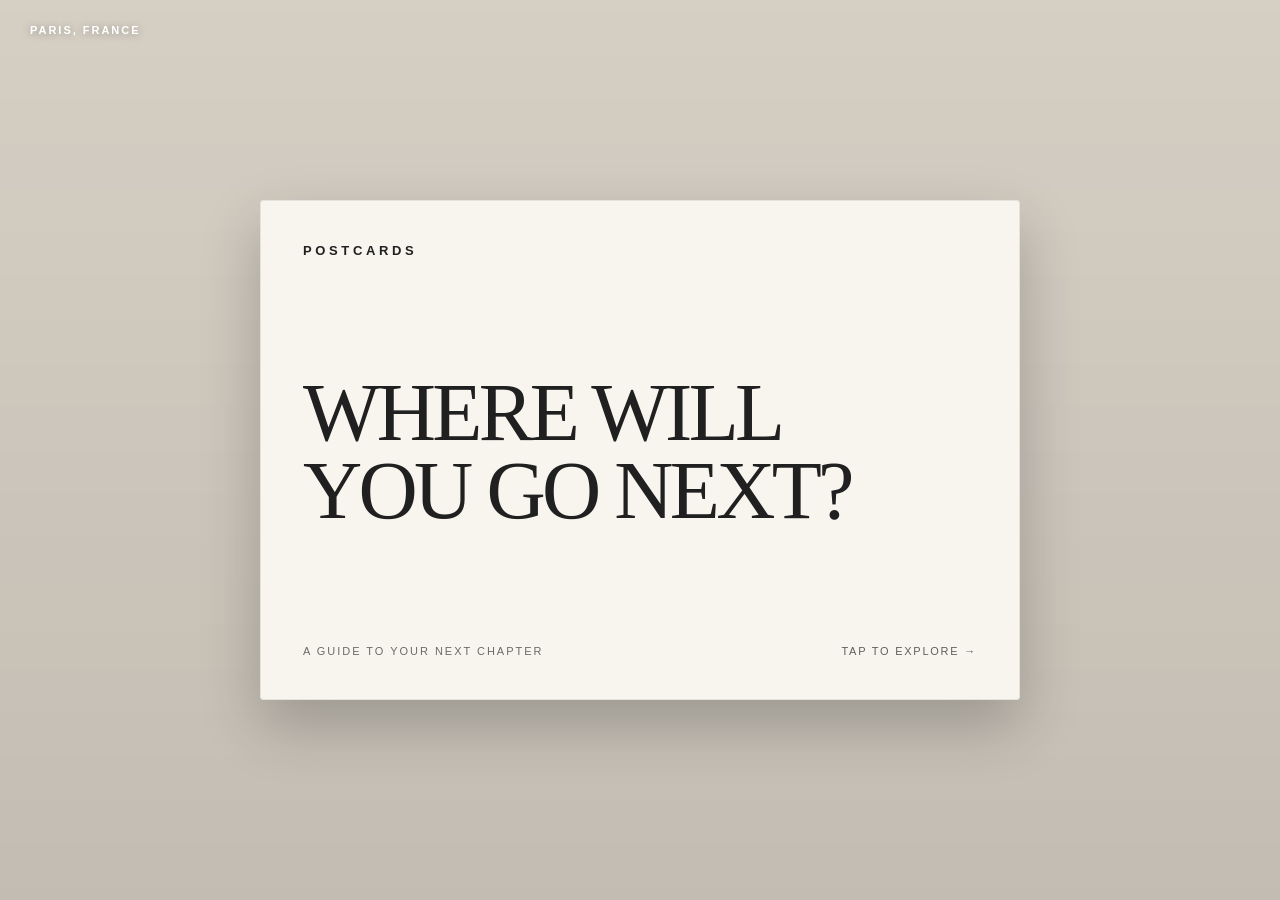
==== commit d289082c: "Update index.html" ====
--- a/index.html
+++ b/index.html
@@ -1,1359 +1,1469 @@
 <!DOCTYPE html>
 <html lang="en">
 <head>
-<meta charset="UTF-8">
-<meta name="viewport" content="width=device-width, initial-scale=1.0">
-
-<title>Postcards — Where will you go next?</title>
-
-<link rel="preconnect" href="https://fonts.googleapis.com">
-<link rel="preconnect" href="https://fonts.gstatic.com" crossorigin>
-
-<link href="https://fonts.googleapis.com/css2?family=DM+Sans:wght@400;500;600;700&family=Playfair+Display:ital,wght@0,500;0,600;1,500;1,600&display=swap" rel="stylesheet">
-
-<style>
-
-* {
-    box-sizing: border-box;
-    margin: 0;
-    padding: 0;
-}
-
-:root {
-    --cream: #f8f3ed;
-    --paper: #fffdf9;
-    --pink: #e8b8b8;
-    --rose: #b96f73;
-    --dark: #332d2d;
-    --muted: #817777;
-    --line: #eadfda;
-    --soft-pink: #f4dddd;
-}
-
-/* =========================
-   BODY
-========================= */
-
-body {
-    min-height: 100vh;
-
-    font-family: "DM Sans", sans-serif;
-
-    color: var(--dark);
-
-    background:
-        radial-gradient(
-            circle at 15% 20%,
-            rgba(232,184,184,0.45),
-            transparent 28%
-        ),
-        radial-gradient(
-            circle at 90% 85%,
-            rgba(218,194,184,0.35),
-            transparent 30%
-        ),
-        var(--cream);
-
-    overflow: hidden;
-}
-
-/* subtle paper texture */
-
-body::before {
-    content: "";
-
-    position: fixed;
-
-    inset: 0;
-
-    pointer-events: none;
-
-    opacity: 0.22;
-
-    background-image:
-        radial-gradient(
-            rgba(90,70,65,0.12) 0.6px,
-            transparent 0.6px
+  <meta charset="UTF-8">
+  <meta name="viewport" content="width=device-width, initial-scale=1.0">
+
+  <title>Postcards — Where will you go next?</title>
+
+  <style>
+
+    * {
+      margin: 0;
+      padding: 0;
+      box-sizing: border-box;
+    }
+
+    html,
+    body {
+      width: 100%;
+      height: 100%;
+      overflow: hidden;
+    }
+
+    body {
+      font-family: "Helvetica Neue", Helvetica, Arial, sans-serif;
+      background: #e8e1d5;
+      color: #202020;
+    }
+
+    /* =========================
+       BACKGROUND
+    ========================= */
+
+    .background {
+      position: fixed;
+      inset: 0;
+      z-index: -2;
+
+      background-size: cover;
+      background-position: center;
+      background-repeat: no-repeat;
+
+      transform: scale(1.02);
+    }
+
+    .background-next {
+      position: fixed;
+      inset: 0;
+      z-index: -1;
+
+      background-size: cover;
+      background-position: center;
+      background-repeat: no-repeat;
+
+      opacity: 0;
+
+      transition: opacity 1.2s ease-in-out;
+
+      transform: scale(1.02);
+    }
+
+    .background::after,
+    .background-next::after {
+      content: "";
+      position: absolute;
+      inset: 0;
+
+      background:
+        linear-gradient(
+          rgba(0, 0, 0, 0.08),
+          rgba(0, 0, 0, 0.16)
         );
-
-    background-size: 7px 7px;
-}
-
-/* =========================
-   PAGE
-========================= */
-
-.page {
-    width: 100%;
-    min-height: 100vh;
-
-    display: flex;
-    align-items: center;
-    justify-content: center;
-
-    padding: 30px;
-}
-
-/* =========================
-   DECORATIVE POSTCARD STAMPS
-========================= */
-
-.decoration {
-    position: fixed;
-
-    font-size: 11px;
-
-    letter-spacing: 2px;
-
-    text-transform: uppercase;
-
-    color: rgba(185,111,115,0.55);
-
-    pointer-events: none;
-}
-
-.decoration.top-left {
-    top: 35px;
-    left: 45px;
-
-    transform: rotate(-8deg);
-}
-
-.decoration.bottom-right {
-    right: 45px;
-    bottom: 35px;
-
-    transform: rotate(7deg);
-}
-
-/* =========================
-   MAIN CARD
-========================= */
-
-.postcard-wrapper {
-
-    width: min(1050px, 94vw);
-
-    height: min(680px, 84vh);
-
-    perspective: 1800px;
-
-    position: relative;
-}
-
-.postcard {
-
-    width: 100%;
-    height: 100%;
-
-    position: relative;
-
-    transform-style: preserve-3d;
-
-    transition:
-        transform 0.85s cubic-bezier(.65,.05,.36,1);
-
-    cursor: pointer;
-}
-
-.postcard.flipped {
-    transform: rotateY(180deg);
-}
-
-/* =========================
-   CARD SIDES
-========================= */
-
-.postcard-side {
-
-    position: absolute;
-
-    inset: 0;
-
-    width: 100%;
-    height: 100%;
-
-    backface-visibility: hidden;
-
-    overflow: hidden;
-
-    border-radius: 24px;
-
-    background: var(--paper);
-
-    border: 1px solid rgba(185,111,115,0.15);
-
-    box-shadow:
-        0 30px 80px rgba(86,61,58,0.15);
-
-}
-
-/* =========================
-   FRONT
-========================= */
-
-.front {
-
-    display: grid;
-
-    grid-template-columns: 1.08fr 0.92fr;
-
-}
-
-/* =========================
-   FRONT PHOTO
-========================= */
-
-.front-image {
-
-    position: relative;
-
-    overflow: hidden;
-
-    margin: 14px;
-
-    border-radius: 18px;
-
-}
-
-.front-image img {
-
-    width: 100%;
-    height: 100%;
-
-    object-fit: cover;
-
-    display: block;
-
-    transition: transform 0.8s ease;
-
-}
-
-.postcard:hover .front-image img {
-
-    transform: scale(1.035);
-
-}
-
-/* photo overlay */
-
-.front-image::after {
-
-    content: "";
-
-    position: absolute;
-
-    inset: 0;
-
-    background:
-        linear-gradient(
-            180deg,
-            rgba(0,0,0,0.02),
-            rgba(50,25,25,0.28)
+    }
+
+    /* =========================
+       LOCATION
+    ========================= */
+
+    .location {
+      position: fixed;
+
+      top: 24px;
+      left: 30px;
+
+      z-index: 10;
+
+      color: white;
+
+      font-size: 11px;
+      font-weight: 700;
+
+      letter-spacing: 0.18em;
+
+      text-transform: uppercase;
+
+      text-shadow:
+        0 1px 8px rgba(0, 0, 0, 0.35);
+
+      transition: opacity 0.5s ease;
+    }
+
+    /* =========================
+       MAIN PAGE
+    ========================= */
+
+    .page {
+      width: 100%;
+      height: 100vh;
+
+      display: flex;
+      justify-content: center;
+      align-items: center;
+
+      padding: 30px;
+    }
+
+    /* =========================
+       POSTCARD
+    ========================= */
+
+    .postcard-wrapper {
+      width: min(760px, 90vw);
+      height: min(500px, 65vh);
+
+      perspective: 1600px;
+
+      cursor: pointer;
+    }
+
+    .postcard {
+      position: relative;
+
+      width: 100%;
+      height: 100%;
+
+      transform-style: preserve-3d;
+
+      transition:
+        transform 1.1s cubic-bezier(.2,.7,.2,1);
+
+      border-radius: 4px;
+
+      box-shadow:
+        0 25px 60px rgba(0, 0, 0, 0.22);
+
+      background: #f4efe5;
+    }
+
+    .postcard.flipped {
+      transform: rotateY(180deg);
+    }
+
+    /* =========================
+       BOTH SIDES
+    ========================= */
+
+    .postcard-front,
+    .postcard-back {
+      position: absolute;
+
+      width: 100%;
+      height: 100%;
+
+      backface-visibility: hidden;
+      -webkit-backface-visibility: hidden;
+
+      border-radius: 4px;
+
+      overflow: hidden;
+    }
+
+    /* =========================
+       FRONT
+    ========================= */
+
+    .postcard-front {
+      display: flex;
+      flex-direction: column;
+
+      justify-content: space-between;
+
+      padding: 42px;
+
+      background:
+        rgba(248, 245, 238, 0.94);
+
+      border: 1px solid rgba(0, 0, 0, 0.08);
+    }
+
+    .brand {
+      font-size: 13px;
+      font-weight: 700;
+
+      letter-spacing: 0.28em;
+
+      text-transform: uppercase;
+    }
+
+    .front-center {
+      max-width: 600px;
+    }
+
+    .front-center h1 {
+      font-family: Georgia, "Times New Roman", serif;
+
+      font-size: clamp(45px, 7vw, 82px);
+
+      line-height: 0.94;
+
+      font-weight: 400;
+
+      letter-spacing: -0.045em;
+
+      text-transform: uppercase;
+    }
+
+    .front-bottom {
+      display: flex;
+
+      justify-content: space-between;
+      align-items: flex-end;
+    }
+
+    .edition {
+      font-size: 11px;
+
+      text-transform: uppercase;
+
+      letter-spacing: 0.18em;
+
+      opacity: 0.65;
+    }
+
+    .flip-hint {
+      font-size: 11px;
+
+      text-transform: uppercase;
+
+      letter-spacing: 0.16em;
+
+      opacity: 0.7;
+    }
+
+    /* =========================
+       BACK
+    ========================= */
+
+    .postcard-back {
+      transform: rotateY(180deg);
+
+      display: grid;
+
+      grid-template-columns: 1fr 1fr;
+
+      background: #f4efe5;
+    }
+
+    .back-left {
+      padding: 45px;
+
+      display: flex;
+      flex-direction: column;
+
+      justify-content: space-between;
+
+      border-right: 1px solid rgba(0, 0, 0, 0.12);
+    }
+
+    .back-left h2 {
+      font-family: Georgia, "Times New Roman", serif;
+
+      font-size: clamp(38px, 5vw, 62px);
+
+      font-weight: 400;
+
+      line-height: 0.95;
+
+      letter-spacing: -0.04em;
+    }
+
+    .back-left p {
+      max-width: 320px;
+
+      font-size: 14px;
+
+      line-height: 1.6;
+
+      color: #555;
+    }
+
+    .back-right {
+      padding: 45px;
+
+      display: flex;
+
+      flex-direction: column;
+
+      justify-content: center;
+
+      gap: 16px;
+    }
+
+    .auth-button {
+      width: 100%;
+
+      padding: 16px 20px;
+
+      border: 1px solid #222;
+
+      background: transparent;
+
+      color: #222;
+
+      font-size: 12px;
+
+      font-weight: 700;
+
+      text-transform: uppercase;
+
+      letter-spacing: 0.16em;
+
+      cursor: pointer;
+
+      transition: all 0.25s ease;
+    }
+
+    .auth-button:hover {
+      background: #222;
+
+      color: #f4efe5;
+    }
+
+    .auth-button.primary {
+      background: #222;
+
+      color: #f4efe5;
+    }
+
+    .auth-button.primary:hover {
+      background: transparent;
+
+      color: #222;
+    }
+
+    .back-small {
+      margin-top: 15px;
+
+      font-size: 10px;
+
+      text-align: center;
+
+      text-transform: uppercase;
+
+      letter-spacing: 0.12em;
+
+      opacity: 0.55;
+    }
+
+    /* =========================
+       AUTH SCREEN
+    ========================= */
+
+    .auth-screen {
+      position: fixed;
+
+      inset: 0;
+
+      z-index: 20;
+
+      display: none;
+
+      align-items: center;
+      justify-content: center;
+
+      padding: 30px;
+
+      background: transparent;
+    }
+
+    .auth-screen.active {
+      display: flex;
+    }
+
+    .auth-card {
+      width: min(430px, 90vw);
+
+      padding: 42px;
+
+      background: rgba(248, 245, 238, 0.96);
+
+      border: 1px solid rgba(0, 0, 0, 0.08);
+
+      box-shadow:
+        0 25px 60px rgba(0, 0, 0, 0.22);
+    }
+
+    .auth-card h2 {
+      margin-top: 25px;
+
+      font-family: Georgia, "Times New Roman", serif;
+
+      font-size: 48px;
+
+      font-weight: 400;
+
+      line-height: 0.95;
+
+      letter-spacing: -0.04em;
+    }
+
+    .auth-card p {
+      margin-top: 18px;
+
+      font-size: 13px;
+
+      line-height: 1.6;
+
+      color: #555;
+    }
+
+    .auth-form {
+      margin-top: 28px;
+
+      display: flex;
+
+      flex-direction: column;
+
+      gap: 12px;
+    }
+
+    .auth-form input,
+    .profile-form input,
+    .profile-form select {
+      width: 100%;
+
+      padding: 15px;
+
+      border: 1px solid rgba(0, 0, 0, 0.25);
+
+      background: transparent;
+
+      font-family: inherit;
+
+      font-size: 13px;
+
+      outline: none;
+    }
+
+    .auth-form input:focus,
+    .profile-form input:focus,
+    .profile-form select:focus {
+      border-color: #222;
+    }
+
+    .auth-submit,
+    .profile-submit {
+      width: 100%;
+
+      margin-top: 5px;
+
+      padding: 16px;
+
+      border: 1px solid #222;
+
+      background: #222;
+
+      color: #f4efe5;
+
+      font-size: 12px;
+
+      font-weight: 700;
+
+      text-transform: uppercase;
+
+      letter-spacing: 0.16em;
+
+      cursor: pointer;
+    }
+
+    .back-button {
+      margin-top: 20px;
+
+      width: 100%;
+
+      padding: 12px;
+
+      border: none;
+
+      background: transparent;
+
+      font-size: 10px;
+
+      text-transform: uppercase;
+
+      letter-spacing: 0.14em;
+
+      cursor: pointer;
+
+      opacity: 0.6;
+    }
+
+    .back-button:hover {
+      opacity: 1;
+    }
+
+    .message {
+      margin-top: 12px;
+
+      font-size: 11px;
+
+      line-height: 1.5;
+
+      text-align: center;
+
+      color: #8b3333;
+    }
+
+    /* =========================
+       PROFILE SCREEN
+    ========================= */
+
+    .profile-screen {
+      position: fixed;
+
+      inset: 0;
+
+      z-index: 30;
+
+      display: none;
+
+      align-items: center;
+      justify-content: center;
+
+      padding: 25px;
+
+      background: rgba(0, 0, 0, 0.18);
+    }
+
+    .profile-screen.active {
+      display: flex;
+    }
+
+    .profile-card {
+      width: min(600px, 94vw);
+
+      max-height: 92vh;
+
+      overflow-y: auto;
+
+      padding: 40px;
+
+      background: rgba(248, 245, 238, 0.97);
+
+      box-shadow:
+        0 25px 60px rgba(0, 0, 0, 0.25);
+    }
+
+    .profile-card h2 {
+      margin-top: 20px;
+
+      font-family: Georgia, "Times New Roman", serif;
+
+      font-size: clamp(40px, 7vw, 62px);
+
+      font-weight: 400;
+
+      line-height: 0.95;
+
+      letter-spacing: -0.04em;
+    }
+
+    .profile-card p {
+      margin-top: 15px;
+
+      max-width: 500px;
+
+      font-size: 13px;
+
+      line-height: 1.6;
+
+      color: #555;
+    }
+
+    .profile-form {
+      margin-top: 28px;
+
+      display: grid;
+
+      gap: 13px;
+    }
+
+    /* =========================
+       RESPONSIVE
+    ========================= */
+
+    @media (max-width: 700px) {
+
+      .page {
+        padding: 18px;
+      }
+
+      .location {
+        top: 18px;
+        left: 20px;
+      }
+
+      .postcard-wrapper {
+        width: 94vw;
+        height: 62vh;
+      }
+
+      .postcard-front {
+        padding: 28px;
+      }
+
+      .front-center h1 {
+        font-size: clamp(42px, 12vw, 65px);
+      }
+
+      .postcard-back {
+        grid-template-columns: 1fr;
+      }
+
+      .back-left {
+        padding: 28px;
+
+        border-right: none;
+
+        border-bottom: 1px solid rgba(0, 0, 0, 0.12);
+      }
+
+      .back-right {
+        padding: 28px;
+      }
+
+      .back-left h2 {
+        font-size: 40px;
+      }
+
+      .auth-card {
+        padding: 28px;
+      }
+
+      .profile-card {
+        padding: 28px;
+      }
+
+    }
+
+    @media (max-height: 650px) {
+
+      .postcard-wrapper {
+        height: 80vh;
+      }
+
+      .postcard-front,
+      .back-left,
+      .back-right {
+        padding: 25px;
+      }
+
+    }
+
+  </style>
+</head>
+
+<body>
+
+  <!-- =========================
+       BACKGROUNDS
+  ========================== -->
+
+  <div class="background" id="background"></div>
+
+  <div class="background-next" id="backgroundNext"></div>
+
+  <div class="location" id="location">
+    Paris, France
+  </div>
+
+
+  <!-- =========================
+       MAIN PAGE
+  ========================== -->
+
+  <main class="page" id="mainPage">
+
+    <div
+      class="postcard-wrapper"
+      id="postcardWrapper"
+      role="button"
+      tabindex="0"
+      aria-label="Open Postcards"
+    >
+
+      <div class="postcard" id="postcard">
+
+        <!-- =========================
+             FRONT OF POSTCARD
+        ========================== -->
+
+        <section class="postcard-front">
+
+          <div class="brand">
+            POSTCARDS
+          </div>
+
+          <div class="front-center">
+
+            <h1>
+              Where will<br>
+              you go next?
+            </h1>
+
+          </div>
+
+          <div class="front-bottom">
+
+            <div class="edition">
+              A guide to your next chapter
+            </div>
+
+            <div class="flip-hint">
+              Tap to explore →
+            </div>
+
+          </div>
+
+        </section>
+
+
+        <!-- =========================
+             BACK OF POSTCARD
+        ========================== -->
+
+        <section class="postcard-back">
+
+          <div class="back-left">
+
+            <div>
+
+              <div class="brand">
+                POSTCARDS
+              </div>
+
+              <h2>
+                Let's<br>
+                find out.
+              </h2>
+
+            </div>
+
+            <p>
+              Discover universities around the world,
+              explore your possibilities, and find the
+              place that could become your next chapter.
+            </p>
+
+          </div>
+
+
+          <div class="back-right">
+
+            <button
+              class="auth-button primary"
+              onclick="goToLogin(event)"
+            >
+              Log in
+            </button>
+
+            <button
+              class="auth-button"
+              onclick="goToSignup(event)"
+            >
+              Sign up
+            </button>
+
+            <div class="back-small">
+              Your journey starts here.
+            </div>
+
+          </div>
+
+        </section>
+
+      </div>
+
+    </div>
+
+  </main>
+
+
+  <!-- =========================
+       AUTH SCREEN
+  ========================== -->
+
+  <div class="auth-screen" id="authScreen">
+
+    <div class="auth-card">
+
+      <div class="brand">
+        POSTCARDS
+      </div>
+
+      <h2 id="authTitle">
+        Welcome back.
+      </h2>
+
+      <p id="authDescription">
+        Continue your journey and discover where your next chapter could take you.
+      </p>
+
+      <form class="auth-form" id="authForm">
+
+        <input
+          id="emailInput"
+          type="email"
+          placeholder="Email"
+          required
+        >
+
+        <input
+          id="passwordInput"
+          type="password"
+          placeholder="Password"
+          required
+          minlength="6"
+        >
+
+        <button
+          class="auth-submit"
+          id="authSubmit"
+          type="submit"
+        >
+          Log in
+        </button>
+
+      </form>
+
+      <div class="message" id="authMessage"></div>
+
+      <button
+        class="back-button"
+        onclick="closeAuth(event)"
+      >
+        ← Back to postcard
+      </button>
+
+    </div>
+
+  </div>
+
+
+  <!-- =========================
+       PROFILE QUESTIONNAIRE
+  ========================== -->
+
+  <div class="profile-screen" id="profileScreen">
+
+    <div class="profile-card">
+
+      <div class="brand">
+        POSTCARDS
+      </div>
+
+      <h2>
+        Tell us about<br>
+        yourself.
+      </h2>
+
+      <p>
+        This helps us personalize your university research journey.
+      </p>
+
+      <form class="profile-form" id="profileForm">
+
+        <input
+          id="schoolInput"
+          type="text"
+          placeholder="What school do you attend?"
+          required
+        >
+
+        <input
+          id="countryInput"
+          type="text"
+          placeholder="What country are you from?"
+          required
+        >
+
+        <input
+          id="studyCountryInput"
+          type="text"
+          placeholder="Where would you like to study?"
+          required
+        >
+
+        <input
+          id="interestInput"
+          type="text"
+          placeholder="What are you interested in?"
+          required
+        >
+
+        <input
+          id="studyInput"
+          type="text"
+          placeholder="What do you want to study?"
+          required
+        >
+
+        <button
+          class="profile-submit"
+          type="submit"
+        >
+          Start exploring
+        </button>
+
+      </form>
+
+    </div>
+
+  </div>
+
+
+  <script>
+
+    /* =========================
+       BACKGROUNDS
+    ========================= */
+
+    const backgrounds = [
+
+      {
+        image:
+          "https://images.unsplash.com/photo-1502602898657-3e91760cbb34?auto=format&fit=crop&w=2000&q=90",
+        location:
+          "Paris, France"
+      },
+
+      {
+        image:
+          "https://images.unsplash.com/photo-1539037116277-4db20889f2d4?auto=format&fit=crop&w=2000&q=90",
+        location:
+          "Barcelona, Spain"
+      },
+
+      {
+        image:
+          "https://images.unsplash.com/photo-1500534623283-312aade485b7?auto=format&fit=crop&w=2000&q=90",
+        location:
+          "Queenstown, New Zealand"
+      },
+
+      {
+        image:
+          "https://images.unsplash.com/photo-1518391846015-55a9cc003b25?auto=format&fit=crop&w=2000&q=90",
+        location:
+          "Rome, Italy"
+      },
+
+      {
+        image:
+          "https://images.unsplash.com/photo-1493976040374-85c8e12f0c0e?auto=format&fit=crop&w=2000&q=90",
+        location:
+          "Kyoto, Japan"
+      },
+
+      {
+        image:
+          "https://images.unsplash.com/photo-1519501025264-65ba15a82390?auto=format&fit=crop&w=2000&q=90",
+        location:
+          "New York City, USA"
+      }
+
+    ];
+
+
+    const background =
+      document.getElementById("background");
+
+    const backgroundNext =
+      document.getElementById("backgroundNext");
+
+    const locationText =
+      document.getElementById("location");
+
+    let currentBackground = 0;
+
+
+    /* PRELOAD IMAGES */
+
+    backgrounds.forEach(function(place) {
+
+      const image = new Image();
+
+      image.src = place.image;
+
+    });
+
+
+    background.style.backgroundImage =
+      `url("${backgrounds[0].image}")`;
+
+    locationText.textContent =
+      backgrounds[0].location;
+
+
+    function changeBackground() {
+
+      const nextBackground =
+        (currentBackground + 1) % backgrounds.length;
+
+      backgroundNext.style.backgroundImage =
+        `url("${backgrounds[nextBackground].image}")`;
+
+      backgroundNext.style.opacity = "1";
+
+      locationText.style.opacity = "0";
+
+
+      setTimeout(function() {
+
+        locationText.textContent =
+          backgrounds[nextBackground].location;
+
+        locationText.style.opacity = "1";
+
+      }, 400);
+
+
+      setTimeout(function() {
+
+        background.style.backgroundImage =
+          `url("${backgrounds[nextBackground].image}")`;
+
+        backgroundNext.style.opacity = "0";
+
+      }, 1200);
+
+
+      currentBackground =
+        nextBackground;
+
+    }
+
+
+    setInterval(changeBackground, 4000);
+
+
+    /* =========================
+       POSTCARD FLIP
+    ========================= */
+
+    const wrapper =
+      document.getElementById("postcardWrapper");
+
+    const postcard =
+      document.getElementById("postcard");
+
+
+    function flipPostcard() {
+
+      postcard.classList.toggle("flipped");
+
+    }
+
+
+    wrapper.addEventListener("click", function(event) {
+
+      if (
+        event.target.closest(".auth-button")
+      ) {
+        return;
+      }
+
+      flipPostcard();
+
+    });
+
+
+    wrapper.addEventListener("keydown", function(event) {
+
+      if (
+        event.key === "Enter" ||
+        event.key === " "
+      ) {
+
+        event.preventDefault();
+
+        flipPostcard();
+
+      }
+
+    });
+
+
+    /* =========================
+       AUTH MODE
+    ========================= */
+
+    let authMode = "login";
+
+
+    function goToLogin(event) {
+
+      event.stopPropagation();
+
+      authMode = "login";
+
+      document
+        .getElementById("mainPage")
+        .style.display = "none";
+
+      document
+        .getElementById("authScreen")
+        .classList.add("active");
+
+      document
+        .getElementById("authTitle")
+        .textContent = "Welcome back.";
+
+      document
+        .getElementById("authDescription")
+        .textContent =
+          "Continue your journey and discover where your next chapter could take you.";
+
+      document
+        .getElementById("authSubmit")
+        .textContent = "Log in";
+
+      document
+        .getElementById("authMessage")
+        .textContent = "";
+
+    }
+
+
+    function goToSignup(event) {
+
+      event.stopPropagation();
+
+      authMode = "signup";
+
+      document
+        .getElementById("mainPage")
+        .style.display = "none";
+
+      document
+        .getElementById("authScreen")
+        .classList.add("active");
+
+      document
+        .getElementById("authTitle")
+        .textContent = "Start your journey.";
+
+      document
+        .getElementById("authDescription")
+        .textContent =
+          "Create your Postcards account and start exploring universities around the world.";
+
+      document
+        .getElementById("authSubmit")
+        .textContent = "Sign up";
+
+      document
+        .getElementById("authMessage")
+        .textContent = "";
+
+    }
+
+
+    /* =========================
+       CLOSE AUTH
+    ========================= */
+
+    function closeAuth(event) {
+
+      event.stopPropagation();
+
+      document
+        .getElementById("authScreen")
+        .classList.remove("active");
+
+      document
+        .getElementById("mainPage")
+        .style.display = "flex";
+
+      document
+        .getElementById("authForm")
+        .reset();
+
+      document
+        .getElementById("authMessage")
+        .textContent = "";
+
+    }
+
+
+    /* =========================
+       AUTHENTICATION
+    ========================= */
+
+    document
+      .getElementById("authForm")
+      .addEventListener(
+        "submit",
+        handleAuth
+      );
+
+
+    function handleAuth(event) {
+
+      event.preventDefault();
+
+
+      const email =
+        document
+          .getElementById("emailInput")
+          .value
+          .trim()
+          .toLowerCase();
+
+
+      const password =
+        document
+          .getElementById("passwordInput")
+          .value;
+
+
+      const message =
+        document.getElementById("authMessage");
+
+
+      /* =========================
+         SIGN UP
+      ========================= */
+
+      if (authMode === "signup") {
+
+        const existingUser =
+          localStorage.getItem(
+            "postcardsUser"
+          );
+
+
+        if (existingUser) {
+
+          const user =
+            JSON.parse(existingUser);
+
+
+          if (user.email === email) {
+
+            message.textContent =
+              "An account with this email already exists. Try logging in.";
+
+            return;
+
+          }
+
+        }
+
+
+        const newUser = {
+
+          email: email,
+
+          password: password,
+
+          profile: null
+
+        };
+
+
+        localStorage.setItem(
+          "postcardsUser",
+          JSON.stringify(newUser)
         );
 
-    pointer-events: none;
-
-}
-
-/* photo label */
-
-.photo-label {
-
-    position: absolute;
-
-    left: 25px;
-    bottom: 25px;
-
-    z-index: 2;
-
-    padding: 8px 13px;
-
-    border-radius: 30px;
-
-    background: rgba(255,253,249,0.88);
-
-    backdrop-filter: blur(8px);
-
-    font-size: 10px;
-
-    letter-spacing: 1.5px;
-
-    text-transform: uppercase;
-
-    color: var(--rose);
-
-}
-
-/* =========================
-   FRONT CONTENT
-========================= */
-
-.front-content {
-
-    padding: 58px 60px 55px;
-
-    display: flex;
-
-    flex-direction: column;
-
-    justify-content: center;
-
-}
-
-/* brand */
-
-.brand {
-
-    font-family: "Playfair Display", serif;
-
-    font-size: 28px;
-
-    font-weight: 600;
-
-    letter-spacing: -0.5px;
-
-    color: var(--dark);
-
-}
-
-.brand span {
-
-    color: var(--rose);
-
-}
-
-/* small heading */
-
-.eyebrow {
-
-    margin-top: 58px;
-
-    margin-bottom: 17px;
-
-    font-size: 10px;
-
-    font-weight: 700;
-
-    letter-spacing: 2.5px;
-
-    text-transform: uppercase;
-
-    color: var(--rose);
-
-}
-
-/* main heading */
-
-.front-content h1 {
-
-    font-family: "Playfair Display", serif;
-
-    font-size: clamp(48px, 5.3vw, 74px);
-
-    font-weight: 500;
-
-    line-height: 0.98;
-
-    letter-spacing: -2.8px;
-
-    color: var(--dark);
-
-}
-
-.front-content h1 em {
-
-    color: var(--rose);
-
-    font-weight: 500;
-
-}
-
-/* description */
-
-.front-description {
-
-    max-width: 390px;
-
-    margin-top: 26px;
-
-    color: var(--muted);
-
-    font-size: 14px;
-
-    line-height: 1.75;
-
-}
-
-/* bottom area */
-
-.front-bottom {
-
-    display: flex;
-
-    align-items: center;
-
-    justify-content: space-between;
-
-    margin-top: 48px;
-
-    gap: 20px;
-
-}
-
-/* flip button */
-
-.flip-button {
-
-    display: inline-flex;
-
-    align-items: center;
-
-    gap: 10px;
-
-    padding: 13px 18px;
-
-    border: none;
-
-    border-radius: 30px;
-
-    background: var(--dark);
-
-    color: white;
-
-    font-family: "DM Sans", sans-serif;
-
-    font-size: 11px;
-
-    font-weight: 600;
-
-    letter-spacing: 0.7px;
-
-    cursor: pointer;
-
-    transition: 0.25s ease;
-
-}
-
-.flip-button:hover {
-
-    background: var(--rose);
-
-    transform: translateY(-2px);
-
-}
-
-/* postcard number */
-
-.card-number {
-
-    font-size: 10px;
-
-    color: #b5a9a4;
-
-    letter-spacing: 1.5px;
-
-}
-
-/* =========================
-   BACK
-========================= */
-
-.back {
-
-    transform: rotateY(180deg);
-
-    display: grid;
-
-    grid-template-columns: 0.85fr 1.15fr;
-
-}
-
-/* =========================
-   BACK DECORATIVE SIDE
-========================= */
-
-.back-info {
-
-    padding: 55px;
-
-    background: var(--soft-pink);
-
-    position: relative;
-
-    overflow: hidden;
-
-    display: flex;
-
-    flex-direction: column;
-
-    justify-content: space-between;
-
-}
-
-/* decorative circle */
-
-.back-info::before {
-
-    content: "";
-
-    position: absolute;
-
-    width: 300px;
-    height: 300px;
-
-    border-radius: 50%;
-
-    background: rgba(255,255,255,0.28);
-
-    right: -120px;
-    bottom: -100px;
-
-}
-
-.back-info .brand {
-
-    position: relative;
-
-    z-index: 2;
-
-}
-
-.back-info-content {
-
-    position: relative;
-
-    z-index: 2;
-
-}
-
-.back-info h2 {
-
-    font-family: "Playfair Display", serif;
-
-    font-size: 46px;
-
-    font-weight: 500;
-
-    line-height: 1.02;
-
-    letter-spacing: -1.5px;
-
-    margin-bottom: 22px;
-
-}
-
-.back-info p {
-
-    max-width: 300px;
-
-    color: #796868;
-
-    font-size: 13px;
-
-    line-height: 1.8;
-
-}
-
-.postmark {
-
-    position: relative;
-
-    z-index: 2;
-
-    width: 72px;
-    height: 72px;
-
-    border: 1px dashed rgba(121,104,104,0.55);
-
-    border-radius: 50%;
-
-    display: flex;
-
-    align-items: center;
-    justify-content: center;
-
-    font-size: 9px;
-
-    text-align: center;
-
-    text-transform: uppercase;
-
-    letter-spacing: 1px;
-
-    color: #856f6f;
-
-}
-
-/* =========================
-   AUTH
-========================= */
-
-.auth {
-
-    padding: 55px 65px;
-
-    display: flex;
-
-    flex-direction: column;
-
-    justify-content: center;
-
-    background: var(--paper);
-
-}
-
-.auth h2 {
-
-    font-family: "Playfair Display", serif;
-
-    font-size: 38px;
-
-    font-weight: 500;
-
-    letter-spacing: -1px;
-
-    margin-bottom: 8px;
-
-}
-
-.auth-subtitle {
-
-    color: var(--muted);
-
-    font-size: 13px;
-
-    line-height: 1.6;
-
-    margin-bottom: 27px;
-
-}
-
-/* tabs */
-
-.tabs {
-
-    display: flex;
-
-    gap: 8px;
-
-    padding: 4px;
-
-    margin-bottom: 25px;
-
-    background: #f5efeb;
-
-    border-radius: 12px;
-
-}
-
-.tab {
-
-    flex: 1;
-
-    padding: 11px;
-
-    border: none;
-
-    border-radius: 9px;
-
-    background: transparent;
-
-    font-family: "DM Sans", sans-serif;
-
-    font-size: 12px;
-
-    font-weight: 600;
-
-    color: #a29793;
-
-    cursor: pointer;
-
-    transition: 0.2s ease;
-
-}
-
-.tab.active {
-
-    background: white;
-
-    color: var(--dark);
-
-    box-shadow:
-        0 3px 10px rgba(80,60,55,0.08);
-
-}
-
-/* =========================
-   FORM
-========================= */
-
-.form-group {
-
-    margin-bottom: 15px;
-
-}
-
-.form-group label {
-
-    display: block;
-
-    margin-bottom: 7px;
-
-    font-size: 10px;
-
-    font-weight: 700;
-
-    text-transform: uppercase;
-
-    letter-spacing: 1.5px;
-
-    color: #837672;
-
-}
-
-.form-group input {
-
-    width: 100%;
-
-    padding: 13px 14px;
-
-    border-radius: 10px;
-
-    border: 1px solid var(--line);
-
-    background: #fffdfb;
-
-    color: var(--dark);
-
-    font-family: "DM Sans", sans-serif;
-
-    font-size: 13px;
-
-    outline: none;
-
-    transition: 0.2s ease;
-
-}
-
-.form-group input:focus {
-
-    border-color: var(--pink);
-
-    box-shadow:
-        0 0 0 3px rgba(232,184,184,0.15);
-
-}
-
-/* submit */
-
-.submit-button {
-
-    width: 100%;
-
-    padding: 14px;
-
-    margin-top: 7px;
-
-    border: none;
-
-    border-radius: 11px;
-
-    background: var(--dark);
-
-    color: white;
-
-    font-family: "DM Sans", sans-serif;
-
-    font-size: 12px;
-
-    font-weight: 700;
-
-    cursor: pointer;
-
-    transition: 0.25s ease;
-
-}
-
-.submit-button:hover {
-
-    background: var(--rose);
-
-    transform: translateY(-1px);
-
-}
-
-/* back */
-
-.back-button {
-
-    margin-top: 17px;
-
-    border: none;
-
-    background: transparent;
-
-    color: #a29793;
-
-    font-family: "DM Sans", sans-serif;
-
-    font-size: 11px;
-
-    cursor: pointer;
-
-}
-
-.back-button:hover {
-
-    color: var(--rose);
-
-}
-
-/* =========================
-   MOBILE
-========================= */
-
-@media (max-width: 800px) {
-
-    body {
-        overflow-y: auto;
-    }
-
-    .page {
-        padding: 18px;
-    }
-
-    .postcard-wrapper {
-        width: 100%;
-        height: 720px;
-    }
-
-    .front {
-        grid-template-columns: 1fr;
-    }
-
-    .front-image {
-        height: 43%;
-    }
-
-    .front-content {
-        height: 57%;
-        padding: 28px 30px;
-    }
-
-    .brand {
-        font-size: 24px;
-    }
-
-    .eyebrow {
-        margin-top: 18px;
-        margin-bottom: 10px;
-    }
-
-    .front-content h1 {
-        font-size: 43px;
-        letter-spacing: -1.8px;
-    }
-
-    .front-description {
-        margin-top: 15px;
-        font-size: 12px;
-    }
-
-    .front-bottom {
-        margin-top: 22px;
-    }
-
-    .back {
-        grid-template-columns: 1fr;
-    }
-
-    .back-info {
-        display: none;
-    }
-
-    .auth {
-        padding: 38px 30px;
-    }
-
-    .auth h2 {
-        font-size: 32px;
-    }
-
-    .decoration {
-        display: none;
-    }
-
-}
-
-</style>
-</head>
-
-<body>
-
-<div class="decoration top-left">
-    POSTCARD / 001
-</div>
-
-<div class="decoration bottom-right">
-    FIND YOUR NEXT CHAPTER
-</div>
-
-<div class="page">
-
-    <div class="postcard-wrapper">
-
-        <div class="postcard" id="postcard">
-
-            <!-- =========================
-                 FRONT
-            ========================== -->
-
-            <section class="postcard-side front">
-
-                <div class="front-image">
-
-                    <img
-                        src="https://images.unsplash.com/photo-1523240795612-9a054b0db644?auto=format&fit=crop&w=1400&q=85"
-                        alt="Students exploring university life"
-                    >
-
-                    <div class="photo-label">
-                        Your next destination
-                    </div>
-
-                </div>
-
-
-                <div class="front-content">
-
-                    <div class="brand">
-                        Postcards<span>.</span>
-                    </div>
-
-                    <div class="eyebrow">
-                        Your journey starts here
-                    </div>
-
-                    <h1>
-                        Where will<br>
-                        you <em>go next?</em>
-                    </h1>
-
-                    <p class="front-description">
-                        Explore universities, discover new places,
-                        and find the destination that feels like
-                        yours.
-                    </p>
-
-                    <div class="front-bottom">
-
-                        <button
-                            class="flip-button"
-                            onclick="flipCard(event)"
-                        >
-                            Start exploring
-                            <span>→</span>
-                        </button>
-
-                        <div class="card-number">
-                            PC / 001
-                        </div>
-
-                    </div>
-
-                </div>
-
-            </section>
-
-
-            <!-- =========================
-                 BACK
-            ========================== -->
-
-            <section class="postcard-side back">
-
-                <div class="back-info">
-
-                    <div class="brand">
-                        Postcards<span>.</span>
-                    </div>
-
-                    <div class="back-info-content">
-
-                        <h2>
-                            Your future<br>
-                            is waiting.
-                        </h2>
-
-                        <p>
-                            Create your journey and start
-                            discovering universities around
-                            the world.
-                        </p>
-
-                    </div>
-
-                    <div class="postmark">
-                        Explore<br>
-                        •<br>
-                        Discover
-                    </div>
-
-                </div>
-
-
-                <div class="auth">
-
-                    <h2 id="authTitle">
-                        Welcome back
-                    </h2>
-
-                    <p class="auth-subtitle">
-                        Start planning where you'll go next.
-                    </p>
-
-
-                    <div class="tabs">
-
-                        <button
-                            class="tab active"
-                            id="loginTab"
-                            onclick="showLogin(event)"
-                        >
-                            Log in
-                        </button>
-
-                        <button
-                            class="tab"
-                            id="signupTab"
-                            onclick="showSignup(event)"
-                        >
-                            Create account
-                        </button>
-
-                    </div>
-
-
-                    <!-- LOGIN -->
-
-                    <form
-                        id="loginForm"
-                        onsubmit="login(event)"
-                    >
-
-                        <div class="form-group">
-
-                            <label>
-                                Email
-                            </label>
-
-                            <input
-                                type="email"
-                                id="loginEmail"
-                                placeholder="you@example.com"
-                                required
-                            >
-
-                        </div>
-
-
-                        <div class="form-group">
-
-                            <label>
-                                Password
-                            </label>
-
-                            <input
-                                type="password"
-                                id="loginPassword"
-                                placeholder="Your password"
-                                required
-                            >
-
-                        </div>
-
-
-                        <button
-                            type="submit"
-                            class="submit-button"
-                        >
-                            Log in
-                        </button>
-
-                    </form>
-
-
-                    <!-- SIGN UP -->
-
-                    <form
-                        id="signupForm"
-                        style="display:none;"
-                        onsubmit="signup(event)"
-                    >
-
-                        <div class="form-group">
-
-                            <label>
-                                Name
-                            </label>
-
-                            <input
-                                type="text"
-                                id="signupName"
-                                placeholder="Your name"
-                                required
-                            >
-
-                        </div>
-
-
-                        <div class="form-group">
-
-                            <label>
-                                Email
-                            </label>
-
-                            <input
-                                type="email"
-                                id="signupEmail"
-                                placeholder="you@example.com"
-                                required
-                            >
-
-                        </div>
-
-
-                        <div class="form-group">
-
-                            <label>
-                                Password
-                            </label>
-
-                            <input
-                                type="password"
-                                id="signupPassword"
-                                placeholder="Create a password"
-                                required
-                            >
-
-                        </div>
-
-
-                        <button
-                            type="submit"
-                            class="submit-button"
-                        >
-                            Create account
-                        </button>
-
-                    </form>
-
-
-                    <button
-                        class="back-button"
-                        onclick="flipBack(event)"
-                    >
-                        ← Back to postcard
-                    </button>
-
-                </div>
-
-            </section>
-
-        </div>
-
-    </div>
-
-</div>
-
-
-<script>
-
-/* =========================
-   POSTCARD FLIP
-========================= */
-
-const postcard =
-    document.getElementById("postcard");
-
-
-function flipCard(event) {
-
-    event.preventDefault();
-
-    event.stopPropagation();
-
-    postcard.classList.add("flipped");
-
-}
-
-
-/*
-   Clicking the postcard itself also flips it,
-   except when interacting with forms/buttons.
-*/
-
-postcard.addEventListener("click", function(event) {
-
-    if (
-        event.target.closest("input") ||
-        event.target.closest("button") ||
-        event.target.closest("form")
-    ) {
+
+        localStorage.setItem(
+          "postcardsLoggedIn",
+          "true"
+        );
+
+
+        document
+          .getElementById("authScreen")
+          .classList.remove("active");
+
+
+        document
+          .getElementById("profileScreen")
+          .classList.add("active");
+
+
+        document
+          .getElementById("authForm")
+          .reset();
+
+
         return;
-    }
-
-    postcard.classList.toggle("flipped");
-
-});
-
-
-/* =========================
-   LOGIN TAB
-========================= */
-
-function showLogin(event) {
-
-    event.preventDefault();
-
-    event.stopPropagation();
+
+      }
+
+
+      /* =========================
+         LOGIN
+      ========================= */
+
+      const savedUser =
+        localStorage.getItem(
+          "postcardsUser"
+        );
+
+
+      if (!savedUser) {
+
+        message.textContent =
+          "No account exists yet. Please sign up first.";
+
+        return;
+
+      }
+
+
+      const user =
+        JSON.parse(savedUser);
+
+
+      if (
+        user.email !== email ||
+        user.password !== password
+      ) {
+
+        message.textContent =
+          "Incorrect email or password. Please try again.";
+
+        return;
+
+      }
+
+
+      localStorage.setItem(
+        "postcardsLoggedIn",
+        "true"
+      );
+
+
+      document
+        .getElementById("authScreen")
+        .classList.remove("active");
+
+
+      document
+        .getElementById("authForm")
+        .reset();
+
+
+      /*
+        There is intentionally NO embedded
+        discovery/app screen here.
+
+        After login, send the user to the
+        separate discover.html page.
+      */
+
+      window.location.href = "discover.html";
+
+    }
+
+
+    /* =========================
+       PROFILE QUESTIONNAIRE
+    ========================= */
 
     document
-        .getElementById("loginForm")
-        .style.display = "block";
-
-    document
-        .getElementById("signupForm")
-        .style.display = "none";
-
-    document
-        .getElementById("loginTab")
-        .classList.add("active");
-
-    document
-        .getElementById("signupTab")
+      .getElementById("profileForm")
+      .addEventListener(
+        "submit",
+        handleProfile
+      );
+
+
+    function handleProfile(event) {
+
+      event.preventDefault();
+
+
+      const savedUser =
+        localStorage.getItem(
+          "postcardsUser"
+        );
+
+
+      if (!savedUser) {
+        return;
+      }
+
+
+      const user =
+        JSON.parse(savedUser);
+
+
+      user.profile = {
+
+        school:
+          document
+            .getElementById("schoolInput")
+            .value
+            .trim(),
+
+        country:
+          document
+            .getElementById("countryInput")
+            .value
+            .trim(),
+
+        studyCountry:
+          document
+            .getElementById("studyCountryInput")
+            .value
+            .trim(),
+
+        interests:
+          document
+            .getElementById("interestInput")
+            .value
+            .trim(),
+
+        intendedStudy:
+          document
+            .getElementById("studyInput")
+            .value
+            .trim()
+
+      };
+
+
+      localStorage.setItem(
+        "postcardsUser",
+        JSON.stringify(user)
+      );
+
+
+      document
+        .getElementById("profileScreen")
         .classList.remove("active");
 
-    document
-        .getElementById("authTitle")
-        .textContent = "Welcome back";
-
-}
-
-
-/* =========================
-   SIGN UP TAB
-========================= */
-
-function showSignup(event) {
-
-    event.preventDefault();
-
-    event.stopPropagation();
-
-    document
-        .getElementById("loginForm")
-        .style.display = "none";
-
-    document
-        .getElementById("signupForm")
-        .style.display = "block";
-
-    document
-        .getElementById("signupTab")
-        .classList.add("active");
-
-    document
-        .getElementById("loginTab")
-        .classList.remove("active");
-
-    document
-        .getElementById("authTitle")
-        .textContent = "Create your journey";
-
-}
-
-
-/* =========================
-   LOGIN
-========================= */
-
-function login(event) {
-
-    event.preventDefault();
-
-    event.stopPropagation();
-
-    const email =
-        document.getElementById("loginEmail").value;
-
-    const password =
-        document.getElementById("loginPassword").value;
-
-    if (!email || !password) {
-        return;
-    }
-
-    window.location.href = "account.html";
-
-}
-
-
-/* =========================
-   SIGN UP
-========================= */
-
-function signup(event) {
-
-    event.preventDefault();
-
-    event.stopPropagation();
-
-    const name =
-        document.getElementById("signupName").value;
-
-    const email =
-        document.getElementById("signupEmail").value;
-
-    const password =
-        document.getElementById("signupPassword").value;
-
-    if (!name || !email || !password) {
-        return;
-    }
-
-    localStorage.setItem(
-        "postcardsName",
-        name
-    );
-
-    localStorage.setItem(
-        "postcardsEmail",
-        email
-    );
-
-    window.location.href =
-        "onboarding.html";
-
-}
-
-
-/* =========================
-   BACK TO FRONT
-========================= */
-
-function flipBack(event) {
-
-    event.preventDefault();
-
-    event.stopPropagation();
-
-    postcard.classList.remove("flipped");
-
-}
-
-</script>
+
+      document
+        .getElementById("profileForm")
+        .reset();
+
+
+      /*
+        After completing the questionnaire,
+        go to the separate discover page.
+      */
+
+      window.location.href = "discover.html";
+
+    }
+
+  </script>
 
 </body>
 </html>
